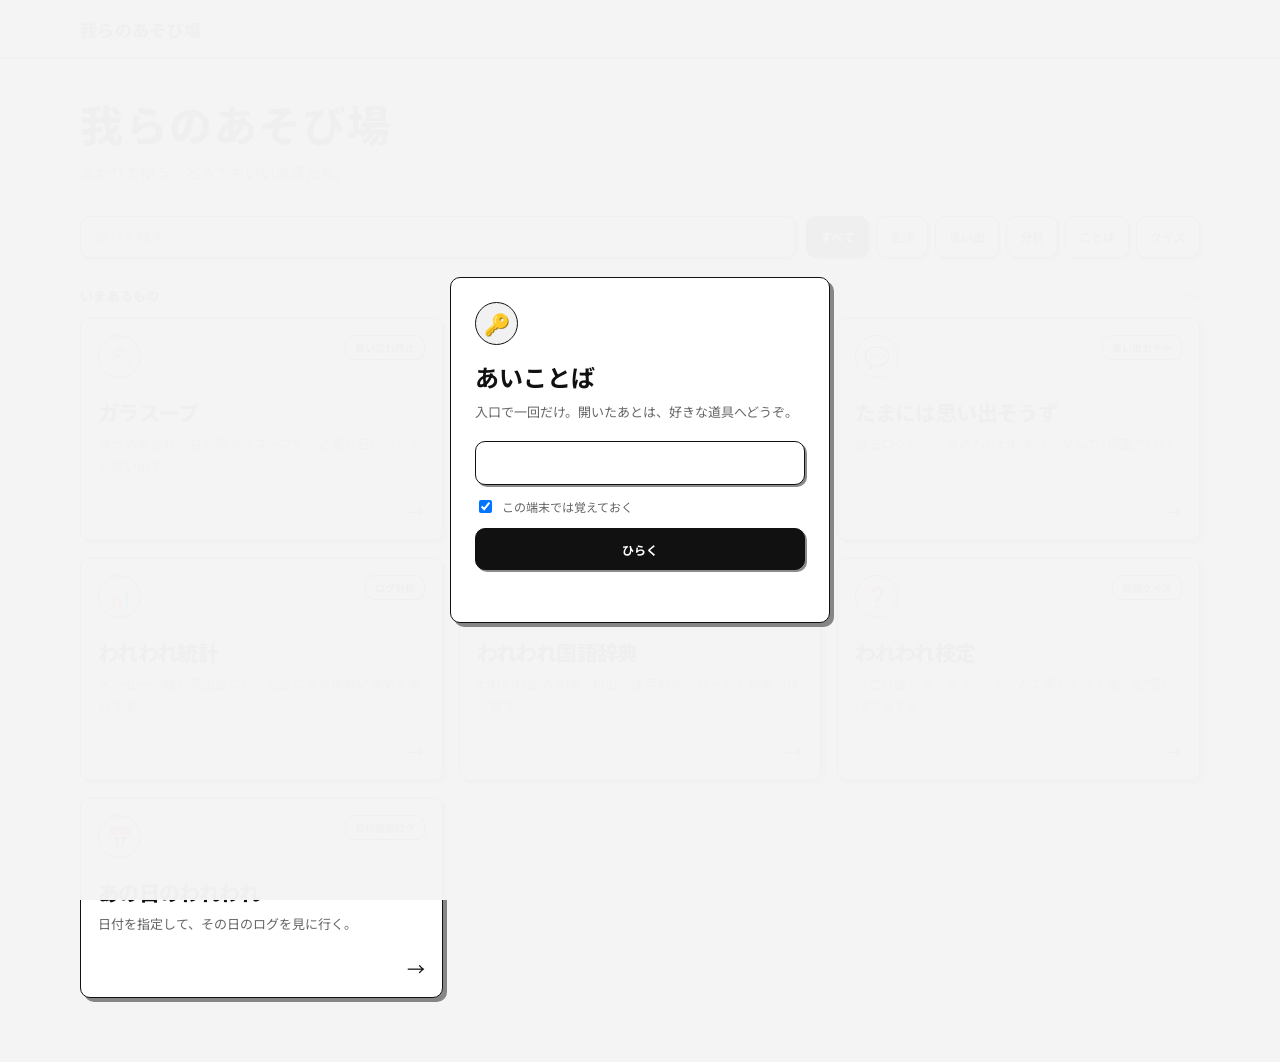
==== brain/index.html @ 9c536d88 "われわれ脳内メーカーを追加" ====
<!DOCTYPE html><html lang="ja" class="notranslate" translate="no"><head><meta charset="UTF-8"><meta name="viewport" content="width=device-width,initial-scale=1"><meta name="google" content="notranslate"><meta name="robots" content="noindex,nofollow,noarchive"><title>われわれ脳内メーカー｜我らのあそび場</title><link rel="stylesheet" href="../assets/site.css"><style>
.brain-tools{display:grid;grid-template-columns:minmax(0,1fr) auto;gap:8px;margin:4px 0 14px}.date-btn{position:relative;display:flex!important;align-items:center;justify-content:flex-start;overflow:hidden;cursor:pointer}.date-btn span{pointer-events:none}.date-btn input{position:absolute;inset:0;width:100%;height:100%;opacity:0;border:0;pointer-events:none}.brain-pair{display:grid;grid-template-columns:repeat(2,minmax(0,1fr));gap:14px}.brain-side{min-width:0;text-align:center}.brain-who{display:flex;align-items:center;justify-content:center;gap:7px;margin-bottom:8px;font-size:12px;font-weight:800}.brain-who img{width:28px;height:28px;border-radius:50%;object-fit:cover;border:1px solid #111}.head{position:relative;width:100%;aspect-ratio:1/1.05;min-height:250px;border:2px solid #111;border-radius:48% 48% 42% 42% / 38% 38% 55% 55%;background:#fff;overflow:hidden;box-shadow:4px 4px 0 rgba(0,0,0,.36)}.head:after{content:'';position:absolute;right:-2px;bottom:11%;width:17%;height:24%;background:#f5f5f5;border-left:2px solid #111;border-radius:70% 0 0 70%;z-index:1}.brain-word{position:absolute;z-index:2;display:block;max-width:44%;font-weight:900;line-height:1.05;word-break:keep-all;white-space:nowrap;transform:translate(-50%,-50%)}.brain-word:nth-child(1){left:50%;top:26%}.brain-word:nth-child(2){left:30%;top:45%}.brain-word:nth-child(3){left:68%;top:48%}.brain-word:nth-child(4){left:46%;top:65%}.brain-word:nth-child(5){left:25%;top:69%}.brain-word:nth-child(6){left:70%;top:72%}.brain-word:nth-child(7){left:48%;top:82%}.breakdown{display:grid;gap:5px;margin-top:10px;text-align:left}.break-row{display:grid;grid-template-columns:minmax(0,1fr) 44px;gap:7px;align-items:center;font-size:10px}.break-row span:first-child{min-width:0;white-space:nowrap;overflow:hidden;text-overflow:ellipsis}.break-row b{text-align:right}.brain-summary{margin:16px 0 0;padding:11px 12px;border:1px dashed #999;border-radius:9px;background:#fafafa;font-size:11px;line-height:1.65}.empty-brain{position:absolute;left:50%;top:50%;transform:translate(-50%,-50%);color:#888;font-size:11px;z-index:2}.source-note{margin-top:10px;color:#888;font-size:9px;line-height:1.5;text-align:center}
@media(max-width:580px){.brain-tools{grid-template-columns:minmax(0,1fr) 82px;gap:7px}.brain-pair{gap:8px}.head{min-height:0;aspect-ratio:1/1.15;box-shadow:3px 3px 0 rgba(0,0,0,.36)}.brain-who{font-size:10px;gap:5px}.brain-who img{width:24px;height:24px}.brain-word{max-width:48%}.breakdown{gap:3px;margin-top:7px}.break-row{grid-template-columns:minmax(0,1fr) 34px;font-size:8px;gap:4px}.brain-summary{margin-top:12px;font-size:10px;padding:9px 10px}.source-note{font-size:8px}}
</style></head><body><header class="site-header"><div class="site-header__inner"><a class="brand" href="../">我らのあそび場</a><button class="lock-btn" data-lock>鍵をかける</button></div></header><main class="shell app-shell conversation-shell"><div class="backline"><a href="../">← あそび場にもどる</a></div><section class="app-title"><div class="icon">🧠</div><div><h1>われわれ脳内メーカー</h1><p>その日、何で頭がいっぱいだったか。</p></div><span class="source-count" id="sourceCount"></span></section><div class="brain-tools"><label class="press-btn date-btn" id="dateBtn" role="button" tabindex="0"><span id="dateLabel">日付を選ぶ</span><input id="dateInput" type="date" tabindex="-1" aria-label="日付を選ぶ"></label><button class="press-btn" id="randomBtn">ランダム</button></div><section class="brain-pair"><div class="brain-side"><div class="brain-who"><img src="../assets/avatars/mi.jpg" alt=""><span>みの脳内</span></div><div class="head" id="miHead"></div><div class="breakdown" id="miBreak"></div></div><div class="brain-side"><div class="brain-who"><img src="../assets/avatars/mo.jpg" alt=""><span>もの脳内</span></div><div class="head" id="moHead"></div><div class="breakdown" id="moBreak"></div></div></section><div class="brain-summary" id="summary"></div><p class="source-note">占有率は、その日の保存ログに出てきたテーマ語をもとにした遊びの集計です。</p></main><script src="../assets/auth.js"></script><script src="../assets/common.js"></script><script src="../assets/data.js"></script><script>
(async()=>{
wireLock('../');
const rows=await WareraData.memories('../');
const dateInput=document.getElementById('dateInput'),dateLabel=document.getElementById('dateLabel'),dateBtn=document.getElementById('dateBtn'),randomBtn=document.getElementById('randomBtn'),miHead=document.getElementById('miHead'),moHead=document.getElementById('moHead'),miBreak=document.getElementById('miBreak'),moBreak=document.getElementById('moBreak'),summary=document.getElementById('summary');
const themes=[
['かわいい',/かわい|可愛/g],['好き',/好き|すき|しゅき|大好き|だいすき/g],['会いたい',/会いた|あいたい|会いて/g],['眠い',/眠|ねむ|寝たい|おやす/g],['仕事',/仕事|会社|会議|案件|残業|業務|出勤|退勤/g],['ごはん',/ごはん|ご飯|飯|食べ|たべ|お腹|おなか|腹減|ガラスープ/g],['風呂',/風呂|おふろ|シャワー|カラダ.?アラウ/g],['通話',/通話|電話|でんわ|声聞|話したい/g],['疲れ',/疲|つかれ|しんど|だる|限界/g],['うれしい',/嬉|うれし|やった|最高|よかった|よかた/g],['かなしい',/悲|かなしい|泣|つら|へこ/g],['しょもしょも',/しょもしょも/g],['おけけ',/おけけ|おけおけおけけ/g],['オフトゥン',/オフトゥン/g],['ちっち',/ちっち/g],['てぇてぇ',/てぇてぇ/g],['はすはす',/はすはす/g],['だん！',/だん[！!]/g],['われわれ',/われわれ/g],['ぱっちくん',/ぱっちくん/g]
];
const grouped=new Map();for(const r of rows){if(!grouped.has(r.date))grouped.set(r.date,{み:[],も:[]});for(const l of (r.lines||[])){if(l.who==='み'||l.who==='も')grouped.get(r.date)[l.who].push(String(l.text||''))}}
const dates=[...grouped.keys()].sort();dateInput.min=dates[0]||'';dateInput.max=dates.at(-1)||'';document.getElementById('sourceCount').textContent=dates.length?`${dates.length}日分から`:'保存ログから';
function countThemes(lines){const joined=lines.join('\n'),out=[];for(const [label,re] of themes){re.lastIndex=0;const hits=joined.match(re);const count=hits?hits.length:0;if(count)out.push({label,count})}out.sort((a,b)=>b.count-a.count||a.label.localeCompare(b.label,'ja'));const top=out.slice(0,7),total=top.reduce((s,x)=>s+x.count,0);return top.map(x=>({...x,pct:total?Math.round(x.count/total*100):0}))}
function sizeFor(item,max){const ratio=max?item.count/max:0;return Math.round(10+ratio*16)}
function paint(head,box,data){head.replaceChildren();box.replaceChildren();if(!data.length){const e=document.createElement('div');e.className='empty-brain';e.textContent='今日は静か';head.append(e);return}const max=data[0].count;data.forEach((x,i)=>{const w=document.createElement('span');w.className='brain-word';w.textContent=x.label;w.style.fontSize=sizeFor(x,max)+'px';w.style.opacity=String(Math.max(.55,1-i*.07));head.append(w);const row=document.createElement('div');row.className='break-row';row.innerHTML=`<span>${esc(x.label)}</span><b>${x.pct}%</b>`;box.append(row)})}
function setDate(d){if(!grouped.has(d))return;dateInput.value=d;dateLabel.textContent=d.replaceAll('-','/');const data=grouped.get(d),mi=countThemes(data.み),mo=countThemes(data.も);paint(miHead,miBreak,mi);paint(moHead,moBreak,mo);const a=mi[0]?.label||'静か',b=mo[0]?.label||'静か';summary.textContent=a===b?`今日のわれわれ脳：ふたりとも「${a}」が強め。`:`今日のわれわれ脳：みは「${a}」、もは「${b}」が強め。`;const u=new URL(location.href);u.searchParams.set('date',d);history.replaceState(null,'',u)}
function openPicker(){if(typeof dateInput.showPicker==='function'){try{dateInput.showPicker();return}catch(e){}}dateInput.focus();dateInput.click()}
dateBtn.addEventListener('click',e=>{e.preventDefault();openPicker()});dateBtn.addEventListener('keydown',e=>{if(e.key==='Enter'||e.key===' '){e.preventDefault();openPicker()}});dateInput.addEventListener('change',()=>setDate(dateInput.value));randomBtn.onclick=()=>setDate(dates[Math.floor(Math.random()*dates.length)]);
const pd=new URLSearchParams(location.search).get('date');setDate(pd&&grouped.has(pd)?pd:dates[Math.floor(Math.random()*dates.length)]);
})();
</script></body></html>
---- assets/site.css ----
@import url('https://fonts.googleapis.com/css2?family=Noto+Sans+JP:wght@400;500;600;700;800&display=swap');
:root{
  --bg:#f4f4f4;--panel:#fff;--ink:#111;--muted:#666;--line:#111;--soft:#ededed;
  --radius:10px;--shadow:4px 4px 0 rgba(0,0,0,.45);--shadow-sm:2px 2px 0 rgba(0,0,0,.45)
}
*{box-sizing:border-box}
html{-webkit-text-size-adjust:100%;background:var(--bg)}
body{margin:0;min-height:100svh;background:var(--bg);color:var(--ink);font-family:'Noto Sans JP',sans-serif;overflow-x:hidden}
button,input,select{font:inherit}
.site-header{border-bottom:1px solid var(--line);background:#fafafa}
.site-header__inner{width:min(1120px,calc(100% - 32px));height:58px;margin:0 auto;display:flex;align-items:center;justify-content:space-between;gap:16px}
.brand{color:var(--ink);text-decoration:none;font-size:17px;font-weight:800;letter-spacing:.02em}
.lock-btn,.ghost-btn{border:0;background:none;padding:4px 0;color:#777;font-size:11px;cursor:pointer;text-decoration:underline;text-underline-offset:3px}
.shell{width:min(1120px,calc(100% - 32px));margin:0 auto;padding:40px 0 64px}
.shell.app-shell{width:min(880px,calc(100% - 32px))}
.shell.app-shell.app-wide{width:min(960px,calc(100% - 32px))}
.shell.conversation-shell{width:min(720px,calc(100% - 32px))}
.hero{margin-bottom:30px}
.hero h1{margin:0;font-size:clamp(30px,4vw,43px);line-height:1.12;letter-spacing:.035em;font-weight:800}
.hero p{margin:13px 0 0;color:#555;font-size:15px;line-height:1.7}
.toolbar{display:flex;align-items:center;gap:10px;margin-bottom:20px}
.search{position:relative;flex:1;min-width:240px}
.search input{width:100%;height:42px;padding:0 42px 0 14px;border:1px solid var(--line);border-radius:var(--radius);background:#fff;color:var(--ink);font-size:14px;outline:none;box-shadow:var(--shadow-sm)}
.search svg{position:absolute;right:13px;top:50%;width:16px;height:16px;transform:translateY(-50%);stroke:#9a9a9a;stroke-width:1.5;pointer-events:none}
.filters{display:flex;gap:7px;flex-wrap:wrap}
.filter,.press-btn{height:42px;padding:0 13px;border:1px solid var(--line);border-radius:var(--radius);background:#fff;color:#222;font-size:12px;font-weight:700;cursor:pointer;box-shadow:var(--shadow-sm);transition:transform .08s ease,box-shadow .08s ease,background .08s ease}
.filter:hover,.press-btn:hover,.press-card:hover{transform:translate(1px,1px);box-shadow:1px 1px 0 rgba(0,0,0,.45)}
.filter:active,.press-btn:active,.press-card:active{transform:translate(2px,2px);box-shadow:none}
.filter.is-active,.press-btn.primary{background:#111;color:#fff}
.section-head{display:flex;align-items:center;justify-content:space-between;gap:16px;margin:28px 0 12px}
.section-head h2{margin:0;font-size:13px;font-weight:800;letter-spacing:.02em}
.section-head span{color:#777;font-size:11px}
.grid{display:grid;grid-template-columns:repeat(3,minmax(0,1fr));gap:16px}
.tool{min-height:194px;padding:17px 17px 16px;display:flex;flex-direction:column;border:1px solid var(--line);border-radius:var(--radius);background:var(--panel);color:inherit;text-decoration:none;box-shadow:var(--shadow);transition:transform .09s ease,box-shadow .09s ease,background .09s ease}
.tool:hover{transform:translate(3px,3px);box-shadow:1px 1px 0 rgba(0,0,0,.45);background:#fdfdfd}
.tool:active{transform:translate(4px,4px);box-shadow:none}
.tool-top{display:flex;align-items:flex-start;justify-content:space-between;gap:12px;margin-bottom:21px}
.icon{width:43px;height:43px;flex:0 0 43px;display:grid;place-items:center;border:1px solid var(--line);border-radius:50%;background:#f1f1f1;font-size:21px;line-height:1}
.tag{max-width:68%;padding:6px 9px 5px;border:1px solid var(--line);border-radius:var(--radius);background:#fff;color:#1b1b1b;box-shadow:2px 2px 0 rgba(0,0,0,.18);font-size:10px;font-weight:800;line-height:1.25;text-align:right;white-space:nowrap}
.tool h3{margin:0 0 8px;font-size:21px;line-height:1.25;letter-spacing:-.03em;font-weight:800}
.tool p{margin:0;color:var(--muted);font-size:13px;line-height:1.72}
.tool-foot{margin-top:auto;padding-top:20px;text-align:right;font-size:18px}
.panel{border:1px solid var(--line);border-radius:var(--radius);background:#fff;box-shadow:var(--shadow);padding:20px}
.panel+.panel{margin-top:20px}
.stat-grid+.panel{margin-top:24px}
.app-title{display:flex;align-items:center;gap:12px}
.app-title .icon{width:48px;height:48px;flex-basis:48px;font-size:23px}
.app-title h1{margin:0;font-size:clamp(27px,4vw,38px);letter-spacing:.02em}
.app-title p{margin:5px 0 0;color:var(--muted);font-size:13px}
.big-number{font-size:clamp(34px,6vw,58px);font-weight:800;letter-spacing:-.04em;line-height:1}
.subtle{color:var(--muted);font-size:12px;line-height:1.7}
.stat-grid{display:grid;grid-template-columns:repeat(4,minmax(0,1fr));gap:12px}
.stat{border:1px solid var(--line);border-radius:var(--radius);background:#fff;padding:16px;box-shadow:var(--shadow-sm)}
.stat .label{font-size:11px;color:#777;margin-bottom:10px}
.stat .value{font-size:25px;font-weight:800;letter-spacing:-.03em}
.bar-row{display:grid;grid-template-columns:50px 1fr 70px;gap:10px;align-items:center;margin:9px 0;font-size:12px}
.bar{height:12px;border:1px solid #111;background:#fff;border-radius:999px;overflow:hidden}
.bar>i{display:block;height:100%;background:#111}
.chip{display:inline-flex;align-items:center;border:1px solid #111;border-radius:var(--radius);background:#fff;padding:5px 8px;font-size:10px;font-weight:700;box-shadow:2px 2px 0 rgba(0,0,0,.18)}
.actions{display:flex;gap:9px;flex-wrap:wrap}
.backline{margin-bottom:22px}
.backline a{color:#555;font-size:12px;text-underline-offset:3px}
.empty{padding:28px;border:1px solid var(--line);border-radius:var(--radius);background:#fff;box-shadow:var(--shadow);text-align:center;color:#666}
.gate{position:fixed;inset:0;z-index:50;background:rgba(244,244,244,.98);display:grid;place-items:center;padding:24px}
.gate[hidden]{display:none}
.gate-box{width:min(100%,380px)}
.gate-box .panel{padding:24px}
.gate h2{margin:0 0 7px;font-size:24px}
.gate p{margin:0 0 18px;color:#666;font-size:13px;line-height:1.7}
.gate input[type=password]{width:100%;height:44px;padding:0 12px;border:1px solid #111;border-radius:var(--radius);background:#fff;box-shadow:var(--shadow-sm);outline:none}
.remember{display:flex;gap:7px;align-items:center;margin:12px 0;color:#666;font-size:12px}
.error{min-height:18px;margin-top:10px;color:#a33333;font-size:12px}
.chat-scene{display:flex;flex-direction:column;gap:10px}
.chat-line{display:flex;gap:8px;align-items:flex-end}
.chat-line.mine{justify-content:flex-end}
.who{width:28px;height:28px;flex:0 0 28px;display:grid;place-items:center;border:1px solid #111;border-radius:50%;font-size:10px;background:#fff}
.bubble{max-width:80%;border:1px solid #111;border-radius:var(--radius);padding:10px 12px;background:#fff;white-space:pre-wrap;font-size:13px;line-height:1.65}
.mine .bubble{background:#e9e9e9}
.dictionary-list{display:grid;gap:12px}
.word-card{border:1px solid #111;border-radius:var(--radius);background:#fff;box-shadow:var(--shadow-sm);padding:16px}
.word-head{display:flex;justify-content:space-between;align-items:flex-start;gap:12px}
.word{font-size:22px;font-weight:800}
.pos{font-size:10px;border:1px solid #111;padding:3px 6px;border-radius:var(--radius)}
.aliases{margin-top:4px;color:#888;font-size:11px;line-height:1.5}
.examples{margin-top:13px;padding-top:12px;border-top:1px solid #ddd}
.quiz-choice{width:100%;text-align:left;margin-top:9px;min-height:48px}
.quiz-choice.correct{background:#111;color:#fff}
.quiz-choice.wrong{background:#ddd}
.scoreline{display:flex;justify-content:space-between;gap:12px;color:#666;font-size:12px}
.quiz-modes{margin-bottom:18px}
.quiz-modes-label{margin-bottom:8px;font-size:11px;color:#777;font-weight:700}
.quiz-tabs{display:grid;grid-template-columns:1fr 1fr;gap:8px}
.quiz-tab{height:auto;min-height:56px;padding:9px 12px;text-align:left}
.quiz-tab b{display:block;font-size:12px}
.quiz-tab span{display:block;margin-top:2px;font-size:10px;font-weight:500;opacity:.7}
.progress-wrap{margin:14px 0 4px}
.progress-meta{display:flex;justify-content:space-between;gap:12px;margin-bottom:7px;font-size:11px;color:#666}
.progress-track{height:10px;border:1px solid #111;border-radius:999px;background:#fff;overflow:hidden}
.progress-track>i{display:block;height:100%;width:0;background:#111;transition:width .18s ease}
.calendar-controls{display:flex;gap:8px;align-items:center;flex-wrap:wrap}
.calendar-controls input{height:42px;border:1px solid #111;border-radius:var(--radius);padding:0 10px;background:#fff;box-shadow:var(--shadow-sm)}
.garasoup-card{text-align:center;padding:28px 22px}
.garasoup-question{font-size:clamp(25px,5vw,34px);font-weight:800;letter-spacing:-.03em}
.garasoup-result{min-height:92px;display:grid;place-items:center;margin-top:20px;border:1px dashed #999;border-radius:var(--radius);padding:16px;color:#333;font-size:17px;font-weight:700;line-height:1.65;white-space:pre-line}
@media(max-width:900px){
  .grid{grid-template-columns:repeat(2,minmax(0,1fr))}
  .stat-grid{grid-template-columns:repeat(2,minmax(0,1fr))}
  .toolbar{align-items:stretch;flex-direction:column}
  .search{min-width:0;width:100%}
  .filters{width:100%;flex-wrap:wrap;overflow:visible;padding:0 2px 2px 0}
  .filter{flex:0 0 auto}
}
@media(max-width:580px){
  .site-header__inner,.shell,.shell.app-shell,.shell.app-shell.app-wide,.shell.conversation-shell{width:min(1120px,calc(100% - 24px));max-width:calc(100% - 24px)}
  .site-header__inner{height:54px}
  .shell{padding:30px 0 44px}
  .hero{margin-bottom:24px}
  .hero h1{font-size:30px}
  .grid,.stat-grid{grid-template-columns:1fr}
  .tool{min-height:176px}
  .filters{display:grid;grid-template-columns:repeat(3,minmax(0,1fr));gap:7px;width:calc(100% - 2px)}
  .filter{width:100%;min-width:0;height:38px;padding:0 7px;font-size:10.5px}
  .bar-row{grid-template-columns:42px 1fr 58px}
  .panel{padding:16px}
  .app-title{align-items:flex-start}
  .app-title .icon{width:42px;height:42px;flex-basis:42px}
  .app-title h1{font-size:28px}
  .bubble{max-width:84%}
  .quiz-tabs{grid-template-columns:1fr}
}
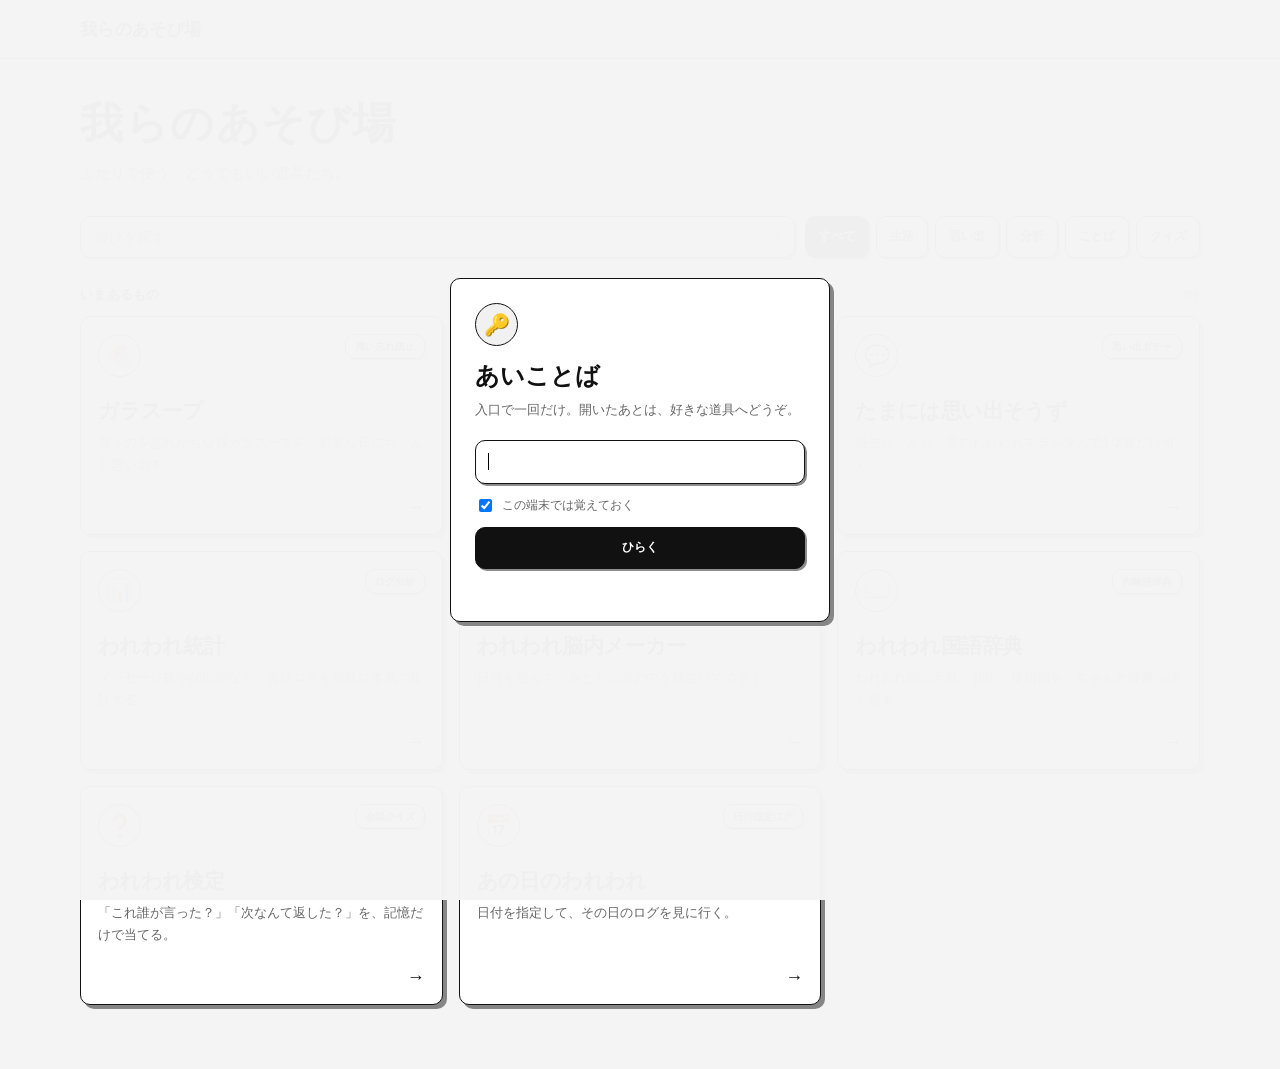
==== commit c39d4bf0: "脳内メーカーの語彙とスマホ表示を改善" ====
--- a/brain/index.html
+++ b/brain/index.html
@@ -1,19 +1,19 @@
 <!DOCTYPE html><html lang="ja" class="notranslate" translate="no"><head><meta charset="UTF-8"><meta name="viewport" content="width=device-width,initial-scale=1"><meta name="google" content="notranslate"><meta name="robots" content="noindex,nofollow,noarchive"><title>われわれ脳内メーカー｜我らのあそび場</title><link rel="stylesheet" href="../assets/site.css"><style>
-.brain-tools{display:grid;grid-template-columns:minmax(0,1fr) auto;gap:8px;margin:4px 0 14px}.date-btn{position:relative;display:flex!important;align-items:center;justify-content:flex-start;overflow:hidden;cursor:pointer}.date-btn span{pointer-events:none}.date-btn input{position:absolute;inset:0;width:100%;height:100%;opacity:0;border:0;pointer-events:none}.brain-pair{display:grid;grid-template-columns:repeat(2,minmax(0,1fr));gap:14px}.brain-side{min-width:0;text-align:center}.brain-who{display:flex;align-items:center;justify-content:center;gap:7px;margin-bottom:8px;font-size:12px;font-weight:800}.brain-who img{width:28px;height:28px;border-radius:50%;object-fit:cover;border:1px solid #111}.head{position:relative;width:100%;aspect-ratio:1/1.05;min-height:250px;border:2px solid #111;border-radius:48% 48% 42% 42% / 38% 38% 55% 55%;background:#fff;overflow:hidden;box-shadow:4px 4px 0 rgba(0,0,0,.36)}.head:after{content:'';position:absolute;right:-2px;bottom:11%;width:17%;height:24%;background:#f5f5f5;border-left:2px solid #111;border-radius:70% 0 0 70%;z-index:1}.brain-word{position:absolute;z-index:2;display:block;max-width:44%;font-weight:900;line-height:1.05;word-break:keep-all;white-space:nowrap;transform:translate(-50%,-50%)}.brain-word:nth-child(1){left:50%;top:26%}.brain-word:nth-child(2){left:30%;top:45%}.brain-word:nth-child(3){left:68%;top:48%}.brain-word:nth-child(4){left:46%;top:65%}.brain-word:nth-child(5){left:25%;top:69%}.brain-word:nth-child(6){left:70%;top:72%}.brain-word:nth-child(7){left:48%;top:82%}.breakdown{display:grid;gap:5px;margin-top:10px;text-align:left}.break-row{display:grid;grid-template-columns:minmax(0,1fr) 44px;gap:7px;align-items:center;font-size:10px}.break-row span:first-child{min-width:0;white-space:nowrap;overflow:hidden;text-overflow:ellipsis}.break-row b{text-align:right}.brain-summary{margin:16px 0 0;padding:11px 12px;border:1px dashed #999;border-radius:9px;background:#fafafa;font-size:11px;line-height:1.65}.empty-brain{position:absolute;left:50%;top:50%;transform:translate(-50%,-50%);color:#888;font-size:11px;z-index:2}.source-note{margin-top:10px;color:#888;font-size:9px;line-height:1.5;text-align:center}
-@media(max-width:580px){.brain-tools{grid-template-columns:minmax(0,1fr) 82px;gap:7px}.brain-pair{gap:8px}.head{min-height:0;aspect-ratio:1/1.15;box-shadow:3px 3px 0 rgba(0,0,0,.36)}.brain-who{font-size:10px;gap:5px}.brain-who img{width:24px;height:24px}.brain-word{max-width:48%}.breakdown{gap:3px;margin-top:7px}.break-row{grid-template-columns:minmax(0,1fr) 34px;font-size:8px;gap:4px}.brain-summary{margin-top:12px;font-size:10px;padding:9px 10px}.source-note{font-size:8px}}
+.brain-tools{display:grid;grid-template-columns:minmax(0,1fr) auto;gap:8px;margin:4px 0 14px}.date-btn{position:relative;display:flex!important;align-items:center;justify-content:flex-start;overflow:hidden;cursor:pointer}.date-btn span{pointer-events:none}.date-btn input{position:absolute;inset:0;width:100%;height:100%;opacity:0;border:0;pointer-events:none}.brain-pair{display:grid;grid-template-columns:repeat(2,minmax(0,1fr));gap:14px}.brain-side{min-width:0;text-align:center}.brain-who{display:flex;align-items:center;justify-content:center;gap:7px;margin-bottom:8px;font-size:12px;font-weight:800}.brain-who img{width:28px;height:28px;border-radius:50%;object-fit:cover;border:1px solid #111}.head{position:relative;width:100%;aspect-ratio:1/1.05;min-height:250px;border:2px solid #111;border-radius:48% 48% 42% 42% / 38% 38% 55% 55%;background:#fff;overflow:hidden;box-shadow:4px 4px 0 rgba(0,0,0,.36)}.head:after{content:'';position:absolute;right:-2px;bottom:11%;width:17%;height:24%;background:#f5f5f5;border-left:2px solid #111;border-radius:70% 0 0 70%;z-index:1}.brain-word{position:absolute;z-index:2;display:block;max-width:42%;font-weight:900;line-height:1.05;word-break:keep-all;white-space:nowrap;transform:translate(-50%,-50%);padding:2px 4px;border-radius:5px}.brain-word:nth-child(1){left:50%;top:23%}.brain-word:nth-child(2){left:27%;top:39%}.brain-word:nth-child(3){left:69%;top:41%}.brain-word:nth-child(4){left:44%;top:55%}.brain-word:nth-child(5){left:22%;top:61%}.brain-word:nth-child(6){left:72%;top:62%}.brain-word:nth-child(7){left:48%;top:72%}.brain-word:nth-child(8){left:25%;top:78%}.brain-word:nth-child(9){left:70%;top:79%}.brain-word:nth-child(10){left:48%;top:87%}.breakdown{display:grid;gap:5px;margin-top:10px;text-align:left}.break-row{display:grid;grid-template-columns:minmax(0,1fr) 44px;gap:7px;align-items:center;font-size:10px}.break-row span:first-child{min-width:0;white-space:nowrap;overflow:hidden;text-overflow:ellipsis}.break-row b{text-align:right}.brain-summary{margin:16px 0 0;padding:11px 12px;border:1px dashed #999;border-radius:9px;background:#fafafa;font-size:11px;line-height:1.65}.empty-brain{position:absolute;left:50%;top:50%;transform:translate(-50%,-50%);color:#888;font-size:11px;z-index:2}.source-note{margin-top:10px;color:#888;font-size:9px;line-height:1.5;text-align:center}
+@media(max-width:580px){.brain-tools{grid-template-columns:minmax(0,1fr) 82px;gap:7px}.brain-pair{gap:8px}.head{display:flex;flex-wrap:wrap;align-content:center;justify-content:center;gap:4px 5px;min-height:0;aspect-ratio:1/1.18;padding:15% 8% 14%;box-shadow:3px 3px 0 rgba(0,0,0,.36)}.head:after{width:15%;height:22%}.brain-who{font-size:10px;gap:5px}.brain-who img{width:24px;height:24px}.brain-word{position:relative!important;left:auto!important;top:auto!important;transform:none!important;max-width:88%;white-space:normal;line-height:1.1;padding:2px 3px}.breakdown{gap:3px;margin-top:7px}.break-row{grid-template-columns:minmax(0,1fr) 34px;font-size:8px;gap:4px}.brain-summary{margin-top:12px;font-size:10px;padding:9px 10px}.source-note{font-size:8px}}
 </style></head><body><header class="site-header"><div class="site-header__inner"><a class="brand" href="../">我らのあそび場</a><button class="lock-btn" data-lock>鍵をかける</button></div></header><main class="shell app-shell conversation-shell"><div class="backline"><a href="../">← あそび場にもどる</a></div><section class="app-title"><div class="icon">🧠</div><div><h1>われわれ脳内メーカー</h1><p>その日、何で頭がいっぱいだったか。</p></div><span class="source-count" id="sourceCount"></span></section><div class="brain-tools"><label class="press-btn date-btn" id="dateBtn" role="button" tabindex="0"><span id="dateLabel">日付を選ぶ</span><input id="dateInput" type="date" tabindex="-1" aria-label="日付を選ぶ"></label><button class="press-btn" id="randomBtn">ランダム</button></div><section class="brain-pair"><div class="brain-side"><div class="brain-who"><img src="../assets/avatars/mi.jpg" alt=""><span>みの脳内</span></div><div class="head" id="miHead"></div><div class="breakdown" id="miBreak"></div></div><div class="brain-side"><div class="brain-who"><img src="../assets/avatars/mo.jpg" alt=""><span>もの脳内</span></div><div class="head" id="moHead"></div><div class="breakdown" id="moBreak"></div></div></section><div class="brain-summary" id="summary"></div><p class="source-note">占有率は、その日の保存ログに出てきたテーマ語をもとにした遊びの集計です。</p></main><script src="../assets/auth.js"></script><script src="../assets/common.js"></script><script src="../assets/data.js"></script><script>
 (async()=>{
 wireLock('../');
 const rows=await WareraData.memories('../');
 const dateInput=document.getElementById('dateInput'),dateLabel=document.getElementById('dateLabel'),dateBtn=document.getElementById('dateBtn'),randomBtn=document.getElementById('randomBtn'),miHead=document.getElementById('miHead'),moHead=document.getElementById('moHead'),miBreak=document.getElementById('miBreak'),moBreak=document.getElementById('moBreak'),summary=document.getElementById('summary');
 const themes=[
-['かわいい',/かわい|可愛/g],['好き',/好き|すき|しゅき|大好き|だいすき/g],['会いたい',/会いた|あいたい|会いて/g],['眠い',/眠|ねむ|寝たい|おやす/g],['仕事',/仕事|会社|会議|案件|残業|業務|出勤|退勤/g],['ごはん',/ごはん|ご飯|飯|食べ|たべ|お腹|おなか|腹減|ガラスープ/g],['風呂',/風呂|おふろ|シャワー|カラダ.?アラウ/g],['通話',/通話|電話|でんわ|声聞|話したい/g],['疲れ',/疲|つかれ|しんど|だる|限界/g],['うれしい',/嬉|うれし|やった|最高|よかった|よかた/g],['かなしい',/悲|かなしい|泣|つら|へこ/g],['しょもしょも',/しょもしょも/g],['おけけ',/おけけ|おけおけおけけ/g],['オフトゥン',/オフトゥン/g],['ちっち',/ちっち/g],['てぇてぇ',/てぇてぇ/g],['はすはす',/はすはす/g],['だん！',/だん[！!]/g],['われわれ',/われわれ/g],['ぱっちくん',/ぱっちくん/g]
+['かわいい',/かわい|可愛/g,'#ffd9e4'],['好き',/好き|すき|しゅき|大好き|だいすき/g,'#ffd9e4'],['会いたい',/会いた|あいたい|会いて/g,'#ffd9e4'],['さみしい',/寂し|さみし|さびし/g,'#eadcff'],['うれしい',/嬉|うれし|やった|最高|よかった|よかた/g,'#ffe6ad'],['かなしい',/悲|かなしい|泣|つら|へこ/g,'#dce8ff'],['怒り',/むかつ|ムカつ|腹立|怒|キレ/g,'#ffd8c7'],['笑い',/www|笑|草|わろ|ワロ/g,'#fff0b8'],['眠い',/眠|ねむ|寝たい|おやす|寝る|寝よ/g,'#e6dcff'],['起きた',/おはよ|起きた|起床|目覚/g,'#fff0b8'],['疲れ',/疲|つかれ|しんど|だる|限界/g,'#e5e5e5'],['仕事',/仕事|会社|会議|案件|残業|業務|出勤|退勤|勤務|職場/g,'#dce8ff'],['休み',/休み|休日|有休|休暇|休む/g,'#d8f1e3'],['帰る',/帰る|帰宅|かえる|退勤/g,'#d8f1e3'],['移動',/電車|駅|バス|歩い|移動|タクシー|新幹線/g,'#d8eef2'],['天気',/雨|晴れ|天気|暑い|寒い|湿気|台風/g,'#d8eef2'],['ごはん',/ごはん|ご飯|飯|食べ|たべ|お腹|おなか|腹減/g,'#ffe0b8'],['お菓子',/お菓子|チョコ|アイス|ケーキ|プリン|クッキー/g,'#ffe0cf'],['飲み物',/コーヒー|珈琲|お茶|水|ジュース|カフェラテ/g,'#d8eef2'],['お酒',/酒|ビール|ワイン|酔っ|飲み会/g,'#eadcff'],['ガラスープ',/ガラスープ|鶏ガラ/g,'#ffe0b8'],['風呂',/風呂|おふろ|シャワー|カラダ.?アラウ/g,'#d8eef2'],['通話',/通話|電話|でんわ|声聞|話したい/g,'#dce8ff'],['ゲーム',/ゲーム|パワプロ|育成|サクセス|Switch|PS5|プレステ/g,'#d8f1e3'],['動画',/YouTube|動画|ショート|TikTok|配信/g,'#ffd8c7'],['写真',/写真|画像|スクショ|撮った|撮影/g,'#ffe0cf'],['買い物',/買う|買った|買い物|ほしい|欲しい|届い|注文/g,'#ffe6ad'],['服',/服|コーデ|着る|着た|靴|バッグ/g,'#ffe0cf'],['美容',/髪|美容|ネイル|化粧|メイク|眉/g,'#ffd9e4'],['体調',/痛い|体調|頭痛|腹痛|熱|具合|病院|薬/g,'#e5e5e5'],['お金',/円|給料|給与|お金|高い|安い|値段|予算/g,'#ffe6ad'],['予定',/予定|明日|今日|あとで|何時|集合|予約/g,'#d8f1e3'],['誕生日',/誕生日|プレゼント|お祝い/g,'#ffd9e4'],['猫',/猫|ねこ|ニャ/g,'#ffe0b8'],['われわれ',/われわれ/g,'#e5e5e5'],['しょもしょも',/しょもしょも/g,'#e5e5e5'],['おけけ',/おけけ|おけおけおけけ/g,'#e5e5e5'],['オフトゥン',/オフトゥン/g,'#e6dcff'],['ちっち',/ちっち/g,'#e5e5e5'],['てぇてぇ',/てぇてぇ/g,'#ffd9e4'],['はすはす',/はすはす/g,'#ffd9e4'],['だん！',/だん[！!]/g,'#ffe6ad'],['ぱっちくん',/ぱっちくん/g,'#d8f1e3'],['ありがとう',/ありがと|サンキュ|感謝/g,'#ffd9e4'],['ごめん',/ごめん|すまん|申し訳/g,'#e5e5e5'],['待って',/待って|まって|待つ|待ち/g,'#ffe6ad'],['やだ',/やだ|嫌だ|いやだ/g,'#ffd8c7'],['ほんと',/ほんと|本当|まじ|マジ/g,'#e5e5e5'],['なるほど',/なるほど|たしかに|確かに/g,'#e5e5e5']
 ];
 const grouped=new Map();for(const r of rows){if(!grouped.has(r.date))grouped.set(r.date,{み:[],も:[]});for(const l of (r.lines||[])){if(l.who==='み'||l.who==='も')grouped.get(r.date)[l.who].push(String(l.text||''))}}
 const dates=[...grouped.keys()].sort();dateInput.min=dates[0]||'';dateInput.max=dates.at(-1)||'';document.getElementById('sourceCount').textContent=dates.length?`${dates.length}日分から`:'保存ログから';
-function countThemes(lines){const joined=lines.join('\n'),out=[];for(const [label,re] of themes){re.lastIndex=0;const hits=joined.match(re);const count=hits?hits.length:0;if(count)out.push({label,count})}out.sort((a,b)=>b.count-a.count||a.label.localeCompare(b.label,'ja'));const top=out.slice(0,7),total=top.reduce((s,x)=>s+x.count,0);return top.map(x=>({...x,pct:total?Math.round(x.count/total*100):0}))}
-function sizeFor(item,max){const ratio=max?item.count/max:0;return Math.round(10+ratio*16)}
-function paint(head,box,data){head.replaceChildren();box.replaceChildren();if(!data.length){const e=document.createElement('div');e.className='empty-brain';e.textContent='今日は静か';head.append(e);return}const max=data[0].count;data.forEach((x,i)=>{const w=document.createElement('span');w.className='brain-word';w.textContent=x.label;w.style.fontSize=sizeFor(x,max)+'px';w.style.opacity=String(Math.max(.55,1-i*.07));head.append(w);const row=document.createElement('div');row.className='break-row';row.innerHTML=`<span>${esc(x.label)}</span><b>${x.pct}%</b>`;box.append(row)})}
+function countThemes(lines){const joined=lines.join('\n'),out=[];for(const [label,re,color] of themes){re.lastIndex=0;const hits=joined.match(re);const count=hits?hits.length:0;if(count)out.push({label,count,color})}out.sort((a,b)=>b.count-a.count||a.label.localeCompare(b.label,'ja'));const top=out.slice(0,10),total=top.reduce((s,x)=>s+x.count,0);return top.map(x=>({...x,pct:total?Math.round(x.count/total*100):0}))}
+function sizeFor(item,max,i){const ratio=max?item.count/max:0;return Math.round(10+ratio*10+(i===0?2:0))}
+function paint(head,box,data){head.replaceChildren();box.replaceChildren();if(!data.length){const e=document.createElement('div');e.className='empty-brain';e.textContent='今日は静か';head.append(e);return}const max=data[0].count;data.forEach((x,i)=>{const w=document.createElement('span');w.className='brain-word';w.textContent=x.label;w.style.fontSize=sizeFor(x,max,i)+'px';w.style.background=x.color;w.style.opacity=String(Math.max(.66,1-i*.035));head.append(w);const row=document.createElement('div');row.className='break-row';row.innerHTML=`<span>${esc(x.label)}</span><b>${x.pct}%</b>`;box.append(row)})}
 function setDate(d){if(!grouped.has(d))return;dateInput.value=d;dateLabel.textContent=d.replaceAll('-','/');const data=grouped.get(d),mi=countThemes(data.み),mo=countThemes(data.も);paint(miHead,miBreak,mi);paint(moHead,moBreak,mo);const a=mi[0]?.label||'静か',b=mo[0]?.label||'静か';summary.textContent=a===b?`今日のわれわれ脳：ふたりとも「${a}」が強め。`:`今日のわれわれ脳：みは「${a}」、もは「${b}」が強め。`;const u=new URL(location.href);u.searchParams.set('date',d);history.replaceState(null,'',u)}
 function openPicker(){if(typeof dateInput.showPicker==='function'){try{dateInput.showPicker();return}catch(e){}}dateInput.focus();dateInput.click()}
 dateBtn.addEventListener('click',e=>{e.preventDefault();openPicker()});dateBtn.addEventListener('keydown',e=>{if(e.key==='Enter'||e.key===' '){e.preventDefault();openPicker()}});dateInput.addEventListener('change',()=>setDate(dateInput.value));randomBtn.onclick=()=>setDate(dates[Math.floor(Math.random()*dates.length)]);
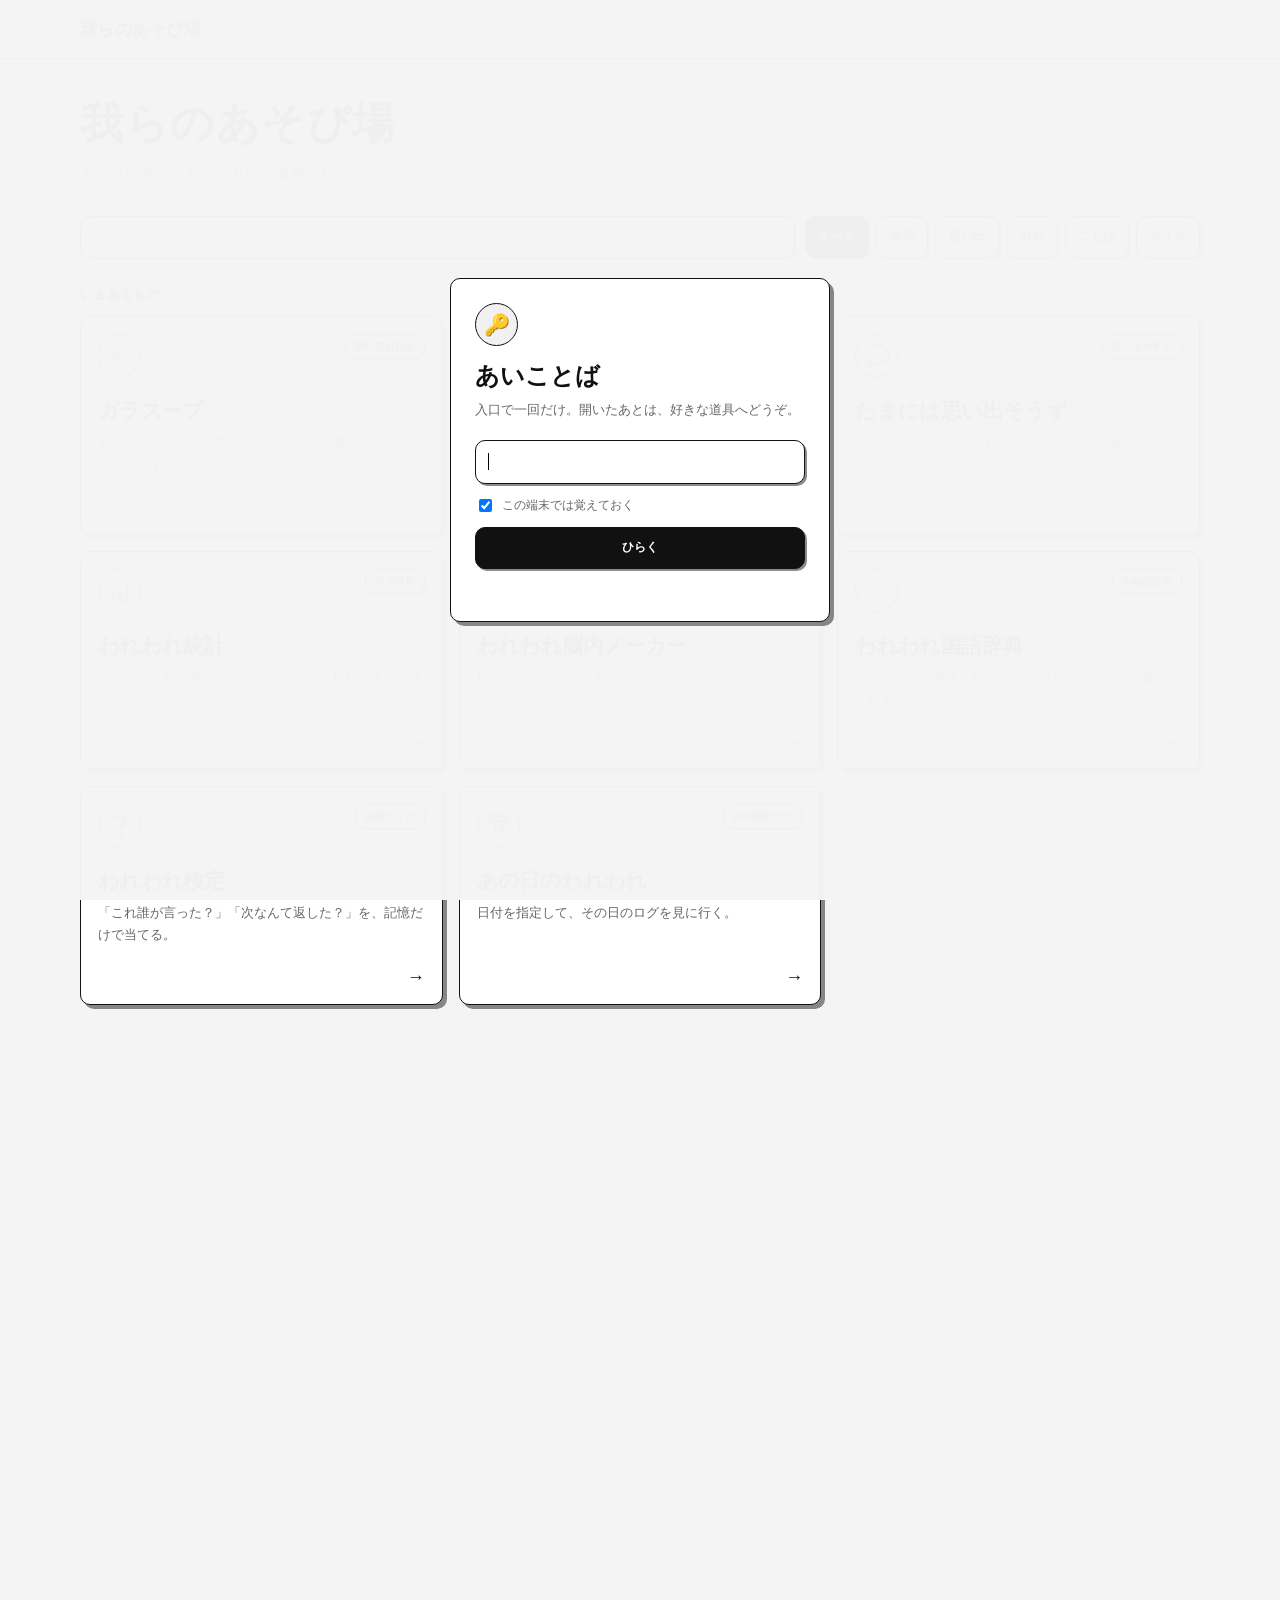
==== commit 1cc65217: "脳内メーカーを画像で共有できるようにする" ====
--- a/brain/index.html
+++ b/brain/index.html
@@ -1,11 +1,12 @@
 <!DOCTYPE html><html lang="ja" class="notranslate" translate="no"><head><meta charset="UTF-8"><meta name="viewport" content="width=device-width,initial-scale=1"><meta name="google" content="notranslate"><meta name="robots" content="noindex,nofollow,noarchive"><title>われわれ脳内メーカー｜我らのあそび場</title><link rel="stylesheet" href="../assets/site.css"><style>
-.brain-tools{display:grid;grid-template-columns:minmax(0,1fr) auto;gap:8px;margin:4px 0 14px}.date-btn{position:relative;display:flex!important;align-items:center;justify-content:flex-start;overflow:hidden;cursor:pointer}.date-btn span{pointer-events:none}.date-btn input{position:absolute;inset:0;width:100%;height:100%;opacity:0;border:0;pointer-events:none}.brain-pair{display:grid;grid-template-columns:repeat(2,minmax(0,1fr));gap:14px}.brain-side{min-width:0;text-align:center}.brain-who{display:flex;align-items:center;justify-content:center;gap:7px;margin-bottom:8px;font-size:12px;font-weight:800}.brain-who img{width:28px;height:28px;border-radius:50%;object-fit:cover;border:1px solid #111}.head{position:relative;width:100%;aspect-ratio:1/1.05;min-height:250px;border:2px solid #111;border-radius:48% 48% 42% 42% / 38% 38% 55% 55%;background:#fff;overflow:hidden;box-shadow:4px 4px 0 rgba(0,0,0,.36)}.head:after{content:'';position:absolute;right:-2px;bottom:11%;width:17%;height:24%;background:#f5f5f5;border-left:2px solid #111;border-radius:70% 0 0 70%;z-index:1}.brain-word{position:absolute;z-index:2;display:block;max-width:42%;font-weight:900;line-height:1.05;word-break:keep-all;white-space:nowrap;transform:translate(-50%,-50%);padding:2px 4px;border-radius:5px}.brain-word:nth-child(1){left:50%;top:23%}.brain-word:nth-child(2){left:27%;top:39%}.brain-word:nth-child(3){left:69%;top:41%}.brain-word:nth-child(4){left:44%;top:55%}.brain-word:nth-child(5){left:22%;top:61%}.brain-word:nth-child(6){left:72%;top:62%}.brain-word:nth-child(7){left:48%;top:72%}.brain-word:nth-child(8){left:25%;top:78%}.brain-word:nth-child(9){left:70%;top:79%}.brain-word:nth-child(10){left:48%;top:87%}.breakdown{display:grid;gap:5px;margin-top:10px;text-align:left}.break-row{display:grid;grid-template-columns:minmax(0,1fr) 44px;gap:7px;align-items:center;font-size:10px}.break-row span:first-child{min-width:0;white-space:nowrap;overflow:hidden;text-overflow:ellipsis}.break-row b{text-align:right}.brain-summary{margin:16px 0 0;padding:11px 12px;border:1px dashed #999;border-radius:9px;background:#fafafa;font-size:11px;line-height:1.65}.empty-brain{position:absolute;left:50%;top:50%;transform:translate(-50%,-50%);color:#888;font-size:11px;z-index:2}.source-note{margin-top:10px;color:#888;font-size:9px;line-height:1.5;text-align:center}
+.brain-tools{display:grid;grid-template-columns:minmax(0,1fr) auto;gap:8px;margin:4px 0 14px}.date-btn{position:relative;display:flex!important;align-items:center;justify-content:flex-start;overflow:hidden;cursor:pointer}.date-btn span{pointer-events:none}.date-btn input{position:absolute;inset:0;width:100%;height:100%;opacity:0;border:0;pointer-events:none}.brain-pair{display:grid;grid-template-columns:repeat(2,minmax(0,1fr));gap:14px}.brain-side{min-width:0;text-align:center}.brain-who{display:flex;align-items:center;justify-content:center;gap:7px;margin-bottom:8px;font-size:12px;font-weight:800}.brain-who img{width:28px;height:28px;border-radius:50%;object-fit:cover;border:1px solid #111}.head{position:relative;width:100%;aspect-ratio:1/1.05;min-height:250px;border:2px solid #111;border-radius:48% 48% 42% 42% / 38% 38% 55% 55%;background:#fff;overflow:hidden;box-shadow:4px 4px 0 rgba(0,0,0,.36)}.head:after{content:'';position:absolute;right:-2px;bottom:11%;width:17%;height:24%;background:#f5f5f5;border-left:2px solid #111;border-radius:70% 0 0 70%;z-index:1}.brain-word{position:absolute;z-index:2;display:block;max-width:42%;font-weight:900;line-height:1.05;word-break:keep-all;white-space:nowrap;transform:translate(-50%,-50%);padding:2px 4px;border-radius:5px}.brain-word:nth-child(1){left:50%;top:23%}.brain-word:nth-child(2){left:27%;top:39%}.brain-word:nth-child(3){left:69%;top:41%}.brain-word:nth-child(4){left:44%;top:55%}.brain-word:nth-child(5){left:22%;top:61%}.brain-word:nth-child(6){left:72%;top:62%}.brain-word:nth-child(7){left:48%;top:72%}.brain-word:nth-child(8){left:25%;top:78%}.brain-word:nth-child(9){left:70%;top:79%}.brain-word:nth-child(10){left:48%;top:87%}.breakdown{display:grid;gap:5px;margin-top:10px;text-align:left}.break-row{display:grid;grid-template-columns:minmax(0,1fr) 44px;gap:7px;align-items:center;font-size:10px}.break-row span:first-child{min-width:0;white-space:nowrap;overflow:hidden;text-overflow:ellipsis}.break-row b{text-align:right}.brain-summary{margin:16px 0 0;padding:11px 12px;border:1px dashed #999;border-radius:9px;background:#fafafa;font-size:11px;line-height:1.65}.brain-share{width:100%;margin-top:10px}.empty-brain{position:absolute;left:50%;top:50%;transform:translate(-50%,-50%);color:#888;font-size:11px;z-index:2}.source-note{margin-top:10px;color:#888;font-size:9px;line-height:1.5;text-align:center}
 @media(max-width:580px){.brain-tools{grid-template-columns:minmax(0,1fr) 82px;gap:7px}.brain-pair{gap:8px}.head{display:flex;flex-wrap:wrap;align-content:center;justify-content:center;gap:4px 5px;min-height:0;aspect-ratio:1/1.18;padding:15% 8% 14%;box-shadow:3px 3px 0 rgba(0,0,0,.36)}.head:after{width:15%;height:22%}.brain-who{font-size:10px;gap:5px}.brain-who img{width:24px;height:24px}.brain-word{position:relative!important;left:auto!important;top:auto!important;transform:none!important;max-width:88%;white-space:normal;line-height:1.1;padding:2px 3px}.breakdown{gap:3px;margin-top:7px}.break-row{grid-template-columns:minmax(0,1fr) 34px;font-size:8px;gap:4px}.brain-summary{margin-top:12px;font-size:10px;padding:9px 10px}.source-note{font-size:8px}}
-</style></head><body><header class="site-header"><div class="site-header__inner"><a class="brand" href="../">我らのあそび場</a><button class="lock-btn" data-lock>鍵をかける</button></div></header><main class="shell app-shell conversation-shell"><div class="backline"><a href="../">← あそび場にもどる</a></div><section class="app-title"><div class="icon">🧠</div><div><h1>われわれ脳内メーカー</h1><p>その日、何で頭がいっぱいだったか。</p></div><span class="source-count" id="sourceCount"></span></section><div class="brain-tools"><label class="press-btn date-btn" id="dateBtn" role="button" tabindex="0"><span id="dateLabel">日付を選ぶ</span><input id="dateInput" type="date" tabindex="-1" aria-label="日付を選ぶ"></label><button class="press-btn" id="randomBtn">ランダム</button></div><section class="brain-pair"><div class="brain-side"><div class="brain-who"><img src="../assets/avatars/mi.jpg" alt=""><span>みの脳内</span></div><div class="head" id="miHead"></div><div class="breakdown" id="miBreak"></div></div><div class="brain-side"><div class="brain-who"><img src="../assets/avatars/mo.jpg" alt=""><span>もの脳内</span></div><div class="head" id="moHead"></div><div class="breakdown" id="moBreak"></div></div></section><div class="brain-summary" id="summary"></div><p class="source-note">占有率は、その日の保存ログに出てきたテーマ語をもとにした遊びの集計です。</p></main><script src="../assets/auth.js"></script><script src="../assets/common.js"></script><script src="../assets/data.js"></script><script>
+</style></head><body><header class="site-header"><div class="site-header__inner"><a class="brand" href="../">我らのあそび場</a><button class="lock-btn" data-lock>鍵をかける</button></div></header><main class="shell app-shell conversation-shell"><div class="backline"><a href="../">← あそび場にもどる</a></div><section class="app-title"><div class="icon">🧠</div><div><h1>われわれ脳内メーカー</h1><p>その日、何で頭がいっぱいだったか。</p></div><span class="source-count" id="sourceCount"></span></section><div class="brain-tools"><label class="press-btn date-btn" id="dateBtn" role="button" tabindex="0"><span id="dateLabel">日付を選ぶ</span><input id="dateInput" type="date" tabindex="-1" aria-label="日付を選ぶ"></label><button class="press-btn" id="randomBtn">ランダム</button></div><section class="brain-pair"><div class="brain-side"><div class="brain-who"><img src="../assets/avatars/mi.jpg" alt=""><span>みの脳内</span></div><div class="head" id="miHead"></div><div class="breakdown" id="miBreak"></div></div><div class="brain-side"><div class="brain-who"><img src="../assets/avatars/mo.jpg" alt=""><span>もの脳内</span></div><div class="head" id="moHead"></div><div class="breakdown" id="moBreak"></div></div></section><div class="brain-summary" id="summary"></div><button class="press-btn brain-share" id="shareBrain">画像にする</button><p class="source-note">占有率は、その日の保存ログに出てきたテーマ語をもとにした遊びの集計です。</p></main><script src="../assets/auth.js"></script><script src="../assets/common.js"></script><script src="../assets/data.js"></script><script>
 (async()=>{
 wireLock('../');
 const rows=await WareraData.memories('../');
-const dateInput=document.getElementById('dateInput'),dateLabel=document.getElementById('dateLabel'),dateBtn=document.getElementById('dateBtn'),randomBtn=document.getElementById('randomBtn'),miHead=document.getElementById('miHead'),moHead=document.getElementById('moHead'),miBreak=document.getElementById('miBreak'),moBreak=document.getElementById('moBreak'),summary=document.getElementById('summary');
+const dateInput=document.getElementById('dateInput'),dateLabel=document.getElementById('dateLabel'),dateBtn=document.getElementById('dateBtn'),randomBtn=document.getElementById('randomBtn'),shareBrain=document.getElementById('shareBrain'),miHead=document.getElementById('miHead'),moHead=document.getElementById('moHead'),miBreak=document.getElementById('miBreak'),moBreak=document.getElementById('moBreak'),summary=document.getElementById('summary');
+let currentDate='',currentMi=[],currentMo=[];
 const themes=[
 ['かわいい',/かわい|可愛/g,'#ffd9e4'],['好き',/好き|すき|しゅき|大好き|だいすき/g,'#ffd9e4'],['会いたい',/会いた|あいたい|会いて/g,'#ffd9e4'],['さみしい',/寂し|さみし|さびし/g,'#eadcff'],['うれしい',/嬉|うれし|やった|最高|よかった|よかた/g,'#ffe6ad'],['かなしい',/悲|かなしい|泣|つら|へこ/g,'#dce8ff'],['怒り',/むかつ|ムカつ|腹立|怒|キレ/g,'#ffd8c7'],['笑い',/www|笑|草|わろ|ワロ/g,'#fff0b8'],['眠い',/眠|ねむ|寝たい|おやす|寝る|寝よ/g,'#e6dcff'],['起きた',/おはよ|起きた|起床|目覚/g,'#fff0b8'],['疲れ',/疲|つかれ|しんど|だる|限界/g,'#e5e5e5'],['仕事',/仕事|会社|会議|案件|残業|業務|出勤|退勤|勤務|職場/g,'#dce8ff'],['休み',/休み|休日|有休|休暇|休む/g,'#d8f1e3'],['帰る',/帰る|帰宅|かえる|退勤/g,'#d8f1e3'],['移動',/電車|駅|バス|歩い|移動|タクシー|新幹線/g,'#d8eef2'],['天気',/雨|晴れ|天気|暑い|寒い|湿気|台風/g,'#d8eef2'],['ごはん',/ごはん|ご飯|飯|食べ|たべ|お腹|おなか|腹減/g,'#ffe0b8'],['お菓子',/お菓子|チョコ|アイス|ケーキ|プリン|クッキー/g,'#ffe0cf'],['飲み物',/コーヒー|珈琲|お茶|水|ジュース|カフェラテ/g,'#d8eef2'],['お酒',/酒|ビール|ワイン|酔っ|飲み会/g,'#eadcff'],['ガラスープ',/ガラスープ|鶏ガラ/g,'#ffe0b8'],['風呂',/風呂|おふろ|シャワー|カラダ.?アラウ/g,'#d8eef2'],['通話',/通話|電話|でんわ|声聞|話したい/g,'#dce8ff'],['ゲーム',/ゲーム|パワプロ|育成|サクセス|Switch|PS5|プレステ/g,'#d8f1e3'],['動画',/YouTube|動画|ショート|TikTok|配信/g,'#ffd8c7'],['写真',/写真|画像|スクショ|撮った|撮影/g,'#ffe0cf'],['買い物',/買う|買った|買い物|ほしい|欲しい|届い|注文/g,'#ffe6ad'],['服',/服|コーデ|着る|着た|靴|バッグ/g,'#ffe0cf'],['美容',/髪|美容|ネイル|化粧|メイク|眉/g,'#ffd9e4'],['体調',/痛い|体調|頭痛|腹痛|熱|具合|病院|薬/g,'#e5e5e5'],['お金',/円|給料|給与|お金|高い|安い|値段|予算/g,'#ffe6ad'],['予定',/予定|明日|今日|あとで|何時|集合|予約/g,'#d8f1e3'],['誕生日',/誕生日|プレゼント|お祝い/g,'#ffd9e4'],['猫',/猫|ねこ|ニャ/g,'#ffe0b8'],['われわれ',/われわれ/g,'#e5e5e5'],['しょもしょも',/しょもしょも/g,'#e5e5e5'],['おけけ',/おけけ|おけおけおけけ/g,'#e5e5e5'],['オフトゥン',/オフトゥン/g,'#e6dcff'],['ちっち',/ちっち/g,'#e5e5e5'],['てぇてぇ',/てぇてぇ/g,'#ffd9e4'],['はすはす',/はすはす/g,'#ffd9e4'],['だん！',/だん[！!]/g,'#ffe6ad'],['ぱっちくん',/ぱっちくん/g,'#d8f1e3'],['ありがとう',/ありがと|サンキュ|感謝/g,'#ffd9e4'],['ごめん',/ごめん|すまん|申し訳/g,'#e5e5e5'],['待って',/待って|まって|待つ|待ち/g,'#ffe6ad'],['やだ',/やだ|嫌だ|いやだ/g,'#ffd8c7'],['ほんと',/ほんと|本当|まじ|マジ/g,'#e5e5e5'],['なるほど',/なるほど|たしかに|確かに/g,'#e5e5e5']
 ];
@@ -14,9 +15,14 @@
 function countThemes(lines){const joined=lines.join('\n'),out=[];for(const [label,re,color] of themes){re.lastIndex=0;const hits=joined.match(re);const count=hits?hits.length:0;if(count)out.push({label,count,color})}out.sort((a,b)=>b.count-a.count||a.label.localeCompare(b.label,'ja'));const top=out.slice(0,10),total=top.reduce((s,x)=>s+x.count,0);return top.map(x=>({...x,pct:total?Math.round(x.count/total*100):0}))}
 function sizeFor(item,max,i){const ratio=max?item.count/max:0;return Math.round(10+ratio*10+(i===0?2:0))}
 function paint(head,box,data){head.replaceChildren();box.replaceChildren();if(!data.length){const e=document.createElement('div');e.className='empty-brain';e.textContent='今日は静か';head.append(e);return}const max=data[0].count;data.forEach((x,i)=>{const w=document.createElement('span');w.className='brain-word';w.textContent=x.label;w.style.fontSize=sizeFor(x,max,i)+'px';w.style.background=x.color;w.style.opacity=String(Math.max(.66,1-i*.035));head.append(w);const row=document.createElement('div');row.className='break-row';row.innerHTML=`<span>${esc(x.label)}</span><b>${x.pct}%</b>`;box.append(row)})}
-function setDate(d){if(!grouped.has(d))return;dateInput.value=d;dateLabel.textContent=d.replaceAll('-','/');const data=grouped.get(d),mi=countThemes(data.み),mo=countThemes(data.も);paint(miHead,miBreak,mi);paint(moHead,moBreak,mo);const a=mi[0]?.label||'静か',b=mo[0]?.label||'静か';summary.textContent=a===b?`今日のわれわれ脳：ふたりとも「${a}」が強め。`:`今日のわれわれ脳：みは「${a}」、もは「${b}」が強め。`;const u=new URL(location.href);u.searchParams.set('date',d);history.replaceState(null,'',u)}
+function setDate(d){if(!grouped.has(d))return;dateInput.value=d;dateLabel.textContent=d.replaceAll('-','/');const data=grouped.get(d),mi=countThemes(data.み),mo=countThemes(data.も);currentDate=d;currentMi=mi;currentMo=mo;paint(miHead,miBreak,mi);paint(moHead,moBreak,mo);const a=mi[0]?.label||'静か',b=mo[0]?.label||'静か';summary.textContent=a===b?`今日のわれわれ脳：ふたりとも「${a}」が強め。`:`今日のわれわれ脳：みは「${a}」、もは「${b}」が強め。`;const u=new URL(location.href);u.searchParams.set('date',d);history.replaceState(null,'',u)}
+function rr(ctx,x,y,w,h,r){const q=Math.min(r,w/2,h/2);ctx.beginPath();ctx.moveTo(x+q,y);ctx.arcTo(x+w,y,x+w,y+h,q);ctx.arcTo(x+w,y+h,x,y+h,q);ctx.arcTo(x,y+h,x,y,q);ctx.arcTo(x,y,x+w,y,q);ctx.closePath()}
+function drawBrainPanel(ctx,x,title,data){const panelY=155,panelW=505,panelH=860;ctx.fillStyle='#fff';rr(ctx,x,panelY,panelW,panelH,26);ctx.fill();ctx.strokeStyle='#111';ctx.lineWidth=2;rr(ctx,x,panelY,panelW,panelH,26);ctx.stroke();ctx.fillStyle='#111';ctx.font='800 34px -apple-system,BlinkMacSystemFont,"Segoe UI",sans-serif';ctx.textAlign='center';ctx.fillText(title,x+panelW/2,panelY+58);const hx=x+42,hy=panelY+92,hw=421,hh=455;ctx.fillStyle='#fff';rr(ctx,hx,hy,hw,hh,155);ctx.fill();ctx.strokeStyle='#111';ctx.lineWidth=3;rr(ctx,hx,hy,hw,hh,155);ctx.stroke();if(!data.length){ctx.fillStyle='#888';ctx.font='700 28px sans-serif';ctx.fillText('今日は静か',x+panelW/2,hy+hh/2);return}const cells=[[0,0],[1,0],[0,1],[1,1],[0,2],[1,2],[0,3],[1,3]],cw=178,ch=86,sx=hx+26,sy=hy+64;data.slice(0,8).forEach((v,i)=>{const [cx,cy]=cells[i],px=sx+cx*190,py=sy+cy*94;ctx.fillStyle=v.color||'#eee';rr(ctx,px,py,cw,ch,18);ctx.fill();ctx.strokeStyle='rgba(17,17,17,.25)';ctx.lineWidth=1;rr(ctx,px,py,cw,ch,18);ctx.stroke();ctx.fillStyle='#111';ctx.font=`800 ${i===0?30:26}px -apple-system,BlinkMacSystemFont,"Segoe UI",sans-serif`;ctx.textAlign='center';ctx.fillText(v.label,px+cw/2,py+52)});ctx.textAlign='left';ctx.font='700 22px -apple-system,BlinkMacSystemFont,"Segoe UI",sans-serif';data.slice(0,6).forEach((v,i)=>{const y=panelY+600+i*40;ctx.fillStyle=v.color||'#eee';ctx.fillRect(x+45,y-18,16,16);ctx.fillStyle='#222';ctx.fillText(v.label,x+74,y);ctx.textAlign='right';ctx.font='800 22px -apple-system,BlinkMacSystemFont,"Segoe UI",sans-serif';ctx.fillText(`${v.pct}%`,x+panelW-45,y);ctx.textAlign='left';ctx.font='700 22px -apple-system,BlinkMacSystemFont,"Segoe UI",sans-serif'})}
+async function brainBlob(){if(!currentDate)throw new Error('日付がありません');const W=1120,H=1080,canvas=document.createElement('canvas');canvas.width=W;canvas.height=H;const ctx=canvas.getContext('2d');ctx.fillStyle='#f4f4f4';ctx.fillRect(0,0,W,H);ctx.fillStyle='#111';ctx.textAlign='center';ctx.font='900 46px -apple-system,BlinkMacSystemFont,"Segoe UI",sans-serif';ctx.fillText('われわれ脳内メーカー',W/2,66);ctx.font='700 28px -apple-system,BlinkMacSystemFont,"Segoe UI",sans-serif';ctx.fillStyle='#555';ctx.fillText(fmtDate(currentDate),W/2,112);drawBrainPanel(ctx,40,'みの脳内',currentMi);drawBrainPanel(ctx,575,'もの脳内',currentMo);return await new Promise((resolve,reject)=>canvas.toBlob(b=>b?resolve(b):reject(new Error('PNG作成に失敗')),'image/png'))}
+function notify(msg){document.querySelector('.brain-share-toast')?.remove();const t=document.createElement('div');t.className='brain-share-toast';t.textContent=msg;Object.assign(t.style,{position:'fixed',left:'50%',bottom:'28px',transform:'translateX(-50%)',zIndex:100,background:'#111',color:'#fff',padding:'10px 14px',borderRadius:'999px',fontSize:'12px',fontWeight:'700'});document.body.append(t);setTimeout(()=>t.remove(),1800)}
+async function shareBrainImage(){const blob=await brainBlob(),name=`warera-brain-${currentDate}.png`,file=new File([blob],name,{type:'image/png'});if(navigator.share&&navigator.canShare?.({files:[file]})){try{await navigator.share({files:[file]});return}catch(e){if(e?.name==='AbortError')return}}if(navigator.clipboard&&window.ClipboardItem){try{await navigator.clipboard.write([new ClipboardItem({'image/png':blob})]);notify('画像をコピーしたよ');return}catch(e){}}const a=document.createElement('a');a.href=URL.createObjectURL(blob);a.download=name;document.body.append(a);a.click();const u=a.href;a.remove();setTimeout(()=>URL.revokeObjectURL(u),1000);notify('画像を保存したよ')}
 function openPicker(){if(typeof dateInput.showPicker==='function'){try{dateInput.showPicker();return}catch(e){}}dateInput.focus();dateInput.click()}
-dateBtn.addEventListener('click',e=>{e.preventDefault();openPicker()});dateBtn.addEventListener('keydown',e=>{if(e.key==='Enter'||e.key===' '){e.preventDefault();openPicker()}});dateInput.addEventListener('change',()=>setDate(dateInput.value));randomBtn.onclick=()=>setDate(dates[Math.floor(Math.random()*dates.length)]);
+dateBtn.addEventListener('click',e=>{e.preventDefault();openPicker()});dateBtn.addEventListener('keydown',e=>{if(e.key==='Enter'||e.key===' '){e.preventDefault();openPicker()}});dateInput.addEventListener('change',()=>setDate(dateInput.value));randomBtn.onclick=()=>setDate(dates[Math.floor(Math.random()*dates.length)]);shareBrain.onclick=async()=>{shareBrain.disabled=true;try{await shareBrainImage()}finally{shareBrain.disabled=false}};
 const pd=new URLSearchParams(location.search).get('date');setDate(pd&&grouped.has(pd)?pd:dates[Math.floor(Math.random()*dates.length)]);
 })();
 </script></body></html>
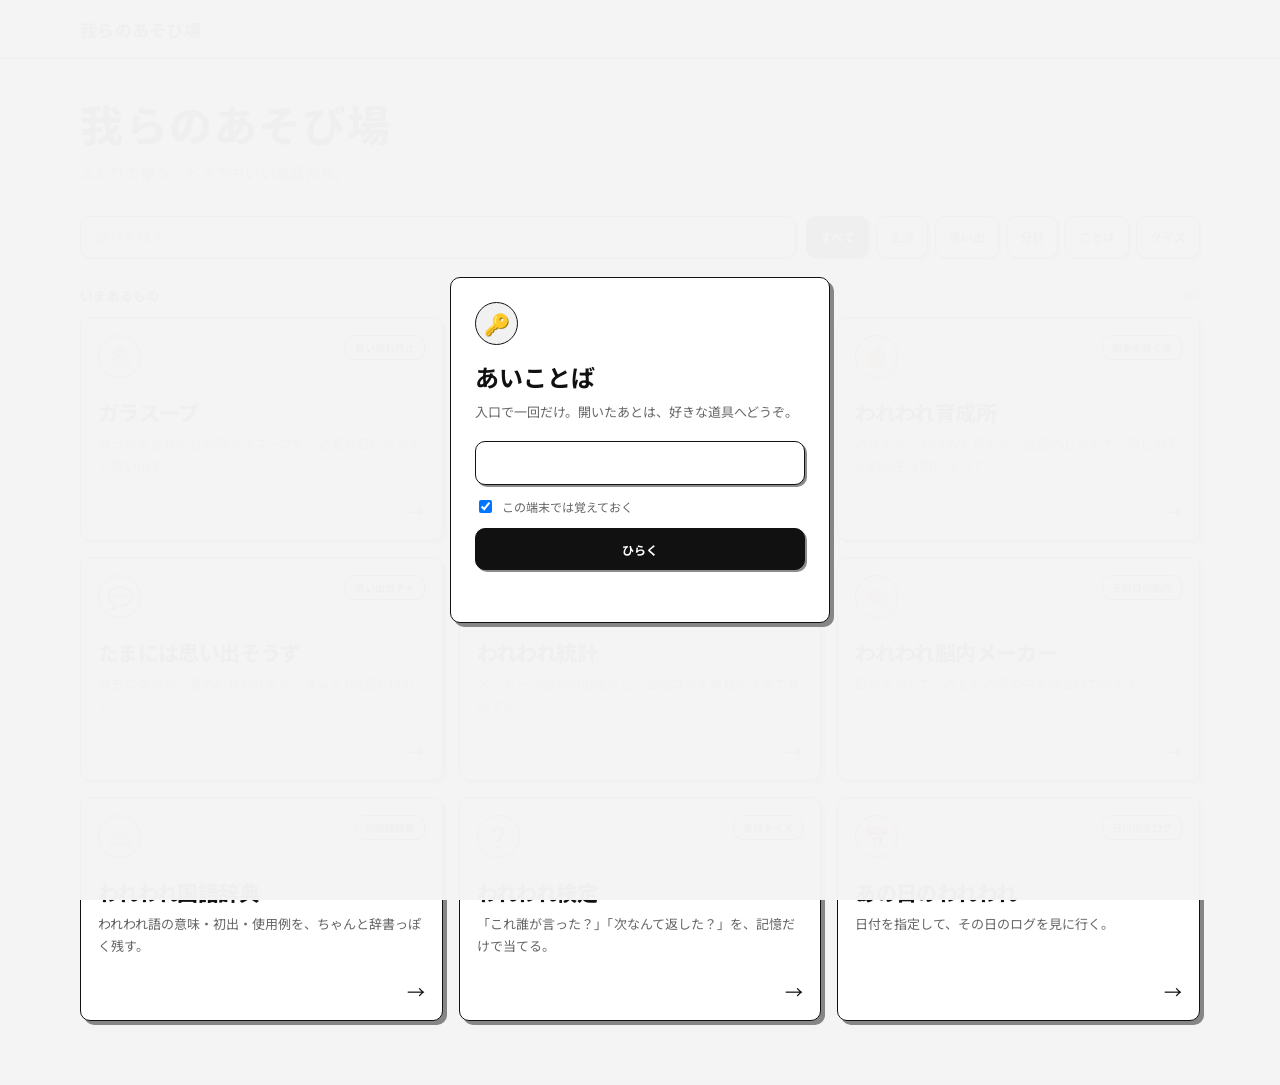
==== commit b7581cd3: "サイト全体の構成をリファクタリング" ====
--- a/brain/index.html
+++ b/brain/index.html
@@ -1,28 +1 @@
-<!DOCTYPE html><html lang="ja" class="notranslate" translate="no"><head><meta charset="UTF-8"><meta name="viewport" content="width=device-width,initial-scale=1"><meta name="google" content="notranslate"><meta name="robots" content="noindex,nofollow,noarchive"><title>われわれ脳内メーカー｜我らのあそび場</title><link rel="stylesheet" href="../assets/site.css"><style>
-.brain-tools{display:grid;grid-template-columns:minmax(0,1fr) auto;gap:8px;margin:4px 0 14px}.date-btn{position:relative;display:flex!important;align-items:center;justify-content:flex-start;overflow:hidden;cursor:pointer}.date-btn span{pointer-events:none}.date-btn input{position:absolute;inset:0;width:100%;height:100%;opacity:0;border:0;pointer-events:none}.brain-pair{display:grid;grid-template-columns:repeat(2,minmax(0,1fr));gap:14px}.brain-side{min-width:0;text-align:center}.brain-who{display:flex;align-items:center;justify-content:center;gap:7px;margin-bottom:8px;font-size:12px;font-weight:800}.brain-who img{width:28px;height:28px;border-radius:50%;object-fit:cover;border:1px solid #111}.head{position:relative;width:100%;aspect-ratio:1/1.05;min-height:250px;border:2px solid #111;border-radius:48% 48% 42% 42% / 38% 38% 55% 55%;background:#fff;overflow:hidden;box-shadow:4px 4px 0 rgba(0,0,0,.36)}.head:after{content:'';position:absolute;right:-2px;bottom:11%;width:17%;height:24%;background:#f5f5f5;border-left:2px solid #111;border-radius:70% 0 0 70%;z-index:1}.brain-word{position:absolute;z-index:2;display:block;max-width:42%;font-weight:900;line-height:1.05;word-break:keep-all;white-space:nowrap;transform:translate(-50%,-50%);padding:2px 4px;border-radius:5px}.brain-word:nth-child(1){left:50%;top:23%}.brain-word:nth-child(2){left:27%;top:39%}.brain-word:nth-child(3){left:69%;top:41%}.brain-word:nth-child(4){left:44%;top:55%}.brain-word:nth-child(5){left:22%;top:61%}.brain-word:nth-child(6){left:72%;top:62%}.brain-word:nth-child(7){left:48%;top:72%}.brain-word:nth-child(8){left:25%;top:78%}.brain-word:nth-child(9){left:70%;top:79%}.brain-word:nth-child(10){left:48%;top:87%}.breakdown{display:grid;gap:5px;margin-top:10px;text-align:left}.break-row{display:grid;grid-template-columns:minmax(0,1fr) 44px;gap:7px;align-items:center;font-size:10px}.break-row span:first-child{min-width:0;white-space:nowrap;overflow:hidden;text-overflow:ellipsis}.break-row b{text-align:right}.brain-summary{margin:16px 0 0;padding:11px 12px;border:1px dashed #999;border-radius:9px;background:#fafafa;font-size:11px;line-height:1.65}.brain-share{width:100%;margin-top:10px}.empty-brain{position:absolute;left:50%;top:50%;transform:translate(-50%,-50%);color:#888;font-size:11px;z-index:2}.source-note{margin-top:10px;color:#888;font-size:9px;line-height:1.5;text-align:center}
-@media(max-width:580px){.brain-tools{grid-template-columns:minmax(0,1fr) 82px;gap:7px}.brain-pair{gap:8px}.head{display:flex;flex-wrap:wrap;align-content:center;justify-content:center;gap:4px 5px;min-height:0;aspect-ratio:1/1.18;padding:15% 8% 14%;box-shadow:3px 3px 0 rgba(0,0,0,.36)}.head:after{width:15%;height:22%}.brain-who{font-size:10px;gap:5px}.brain-who img{width:24px;height:24px}.brain-word{position:relative!important;left:auto!important;top:auto!important;transform:none!important;max-width:88%;white-space:normal;line-height:1.1;padding:2px 3px}.breakdown{gap:3px;margin-top:7px}.break-row{grid-template-columns:minmax(0,1fr) 34px;font-size:8px;gap:4px}.brain-summary{margin-top:12px;font-size:10px;padding:9px 10px}.source-note{font-size:8px}}
-</style></head><body><header class="site-header"><div class="site-header__inner"><a class="brand" href="../">我らのあそび場</a><button class="lock-btn" data-lock>鍵をかける</button></div></header><main class="shell app-shell conversation-shell"><div class="backline"><a href="../">← あそび場にもどる</a></div><section class="app-title"><div class="icon">🧠</div><div><h1>われわれ脳内メーカー</h1><p>その日、何で頭がいっぱいだったか。</p></div><span class="source-count" id="sourceCount"></span></section><div class="brain-tools"><label class="press-btn date-btn" id="dateBtn" role="button" tabindex="0"><span id="dateLabel">日付を選ぶ</span><input id="dateInput" type="date" tabindex="-1" aria-label="日付を選ぶ"></label><button class="press-btn" id="randomBtn">ランダム</button></div><section class="brain-pair"><div class="brain-side"><div class="brain-who"><img src="../assets/avatars/mi.jpg" alt=""><span>みの脳内</span></div><div class="head" id="miHead"></div><div class="breakdown" id="miBreak"></div></div><div class="brain-side"><div class="brain-who"><img src="../assets/avatars/mo.jpg" alt=""><span>もの脳内</span></div><div class="head" id="moHead"></div><div class="breakdown" id="moBreak"></div></div></section><div class="brain-summary" id="summary"></div><button class="press-btn brain-share" id="shareBrain">画像にする</button><p class="source-note">占有率は、その日の保存ログに出てきたテーマ語をもとにした遊びの集計です。</p></main><script src="../assets/auth.js"></script><script src="../assets/common.js"></script><script src="../assets/data.js"></script><script>
-(async()=>{
-wireLock('../');
-const rows=await WareraData.memories('../');
-const dateInput=document.getElementById('dateInput'),dateLabel=document.getElementById('dateLabel'),dateBtn=document.getElementById('dateBtn'),randomBtn=document.getElementById('randomBtn'),shareBrain=document.getElementById('shareBrain'),miHead=document.getElementById('miHead'),moHead=document.getElementById('moHead'),miBreak=document.getElementById('miBreak'),moBreak=document.getElementById('moBreak'),summary=document.getElementById('summary');
-let currentDate='',currentMi=[],currentMo=[];
-const themes=[
-['かわいい',/かわい|可愛/g,'#ffd9e4'],['好き',/好き|すき|しゅき|大好き|だいすき/g,'#ffd9e4'],['会いたい',/会いた|あいたい|会いて/g,'#ffd9e4'],['さみしい',/寂し|さみし|さびし/g,'#eadcff'],['うれしい',/嬉|うれし|やった|最高|よかった|よかた/g,'#ffe6ad'],['かなしい',/悲|かなしい|泣|つら|へこ/g,'#dce8ff'],['怒り',/むかつ|ムカつ|腹立|怒|キレ/g,'#ffd8c7'],['笑い',/www|笑|草|わろ|ワロ/g,'#fff0b8'],['眠い',/眠|ねむ|寝たい|おやす|寝る|寝よ/g,'#e6dcff'],['起きた',/おはよ|起きた|起床|目覚/g,'#fff0b8'],['疲れ',/疲|つかれ|しんど|だる|限界/g,'#e5e5e5'],['仕事',/仕事|会社|会議|案件|残業|業務|出勤|退勤|勤務|職場/g,'#dce8ff'],['休み',/休み|休日|有休|休暇|休む/g,'#d8f1e3'],['帰る',/帰る|帰宅|かえる|退勤/g,'#d8f1e3'],['移動',/電車|駅|バス|歩い|移動|タクシー|新幹線/g,'#d8eef2'],['天気',/雨|晴れ|天気|暑い|寒い|湿気|台風/g,'#d8eef2'],['ごはん',/ごはん|ご飯|飯|食べ|たべ|お腹|おなか|腹減/g,'#ffe0b8'],['お菓子',/お菓子|チョコ|アイス|ケーキ|プリン|クッキー/g,'#ffe0cf'],['飲み物',/コーヒー|珈琲|お茶|水|ジュース|カフェラテ/g,'#d8eef2'],['お酒',/酒|ビール|ワイン|酔っ|飲み会/g,'#eadcff'],['ガラスープ',/ガラスープ|鶏ガラ/g,'#ffe0b8'],['風呂',/風呂|おふろ|シャワー|カラダ.?アラウ/g,'#d8eef2'],['通話',/通話|電話|でんわ|声聞|話したい/g,'#dce8ff'],['ゲーム',/ゲーム|パワプロ|育成|サクセス|Switch|PS5|プレステ/g,'#d8f1e3'],['動画',/YouTube|動画|ショート|TikTok|配信/g,'#ffd8c7'],['写真',/写真|画像|スクショ|撮った|撮影/g,'#ffe0cf'],['買い物',/買う|買った|買い物|ほしい|欲しい|届い|注文/g,'#ffe6ad'],['服',/服|コーデ|着る|着た|靴|バッグ/g,'#ffe0cf'],['美容',/髪|美容|ネイル|化粧|メイク|眉/g,'#ffd9e4'],['体調',/痛い|体調|頭痛|腹痛|熱|具合|病院|薬/g,'#e5e5e5'],['お金',/円|給料|給与|お金|高い|安い|値段|予算/g,'#ffe6ad'],['予定',/予定|明日|今日|あとで|何時|集合|予約/g,'#d8f1e3'],['誕生日',/誕生日|プレゼント|お祝い/g,'#ffd9e4'],['猫',/猫|ねこ|ニャ/g,'#ffe0b8'],['われわれ',/われわれ/g,'#e5e5e5'],['しょもしょも',/しょもしょも/g,'#e5e5e5'],['おけけ',/おけけ|おけおけおけけ/g,'#e5e5e5'],['オフトゥン',/オフトゥン/g,'#e6dcff'],['ちっち',/ちっち/g,'#e5e5e5'],['てぇてぇ',/てぇてぇ/g,'#ffd9e4'],['はすはす',/はすはす/g,'#ffd9e4'],['だん！',/だん[！!]/g,'#ffe6ad'],['ぱっちくん',/ぱっちくん/g,'#d8f1e3'],['ありがとう',/ありがと|サンキュ|感謝/g,'#ffd9e4'],['ごめん',/ごめん|すまん|申し訳/g,'#e5e5e5'],['待って',/待って|まって|待つ|待ち/g,'#ffe6ad'],['やだ',/やだ|嫌だ|いやだ/g,'#ffd8c7'],['ほんと',/ほんと|本当|まじ|マジ/g,'#e5e5e5'],['なるほど',/なるほど|たしかに|確かに/g,'#e5e5e5']
-];
-const grouped=new Map();for(const r of rows){if(!grouped.has(r.date))grouped.set(r.date,{み:[],も:[]});for(const l of (r.lines||[])){if(l.who==='み'||l.who==='も')grouped.get(r.date)[l.who].push(String(l.text||''))}}
-const dates=[...grouped.keys()].sort();dateInput.min=dates[0]||'';dateInput.max=dates.at(-1)||'';document.getElementById('sourceCount').textContent=dates.length?`${dates.length}日分から`:'保存ログから';
-function countThemes(lines){const joined=lines.join('\n'),out=[];for(const [label,re,color] of themes){re.lastIndex=0;const hits=joined.match(re);const count=hits?hits.length:0;if(count)out.push({label,count,color})}out.sort((a,b)=>b.count-a.count||a.label.localeCompare(b.label,'ja'));const top=out.slice(0,10),total=top.reduce((s,x)=>s+x.count,0);return top.map(x=>({...x,pct:total?Math.round(x.count/total*100):0}))}
-function sizeFor(item,max,i){const ratio=max?item.count/max:0;return Math.round(10+ratio*10+(i===0?2:0))}
-function paint(head,box,data){head.replaceChildren();box.replaceChildren();if(!data.length){const e=document.createElement('div');e.className='empty-brain';e.textContent='今日は静か';head.append(e);return}const max=data[0].count;data.forEach((x,i)=>{const w=document.createElement('span');w.className='brain-word';w.textContent=x.label;w.style.fontSize=sizeFor(x,max,i)+'px';w.style.background=x.color;w.style.opacity=String(Math.max(.66,1-i*.035));head.append(w);const row=document.createElement('div');row.className='break-row';row.innerHTML=`<span>${esc(x.label)}</span><b>${x.pct}%</b>`;box.append(row)})}
-function setDate(d){if(!grouped.has(d))return;dateInput.value=d;dateLabel.textContent=d.replaceAll('-','/');const data=grouped.get(d),mi=countThemes(data.み),mo=countThemes(data.も);currentDate=d;currentMi=mi;currentMo=mo;paint(miHead,miBreak,mi);paint(moHead,moBreak,mo);const a=mi[0]?.label||'静か',b=mo[0]?.label||'静か';summary.textContent=a===b?`今日のわれわれ脳：ふたりとも「${a}」が強め。`:`今日のわれわれ脳：みは「${a}」、もは「${b}」が強め。`;const u=new URL(location.href);u.searchParams.set('date',d);history.replaceState(null,'',u)}
-function rr(ctx,x,y,w,h,r){const q=Math.min(r,w/2,h/2);ctx.beginPath();ctx.moveTo(x+q,y);ctx.arcTo(x+w,y,x+w,y+h,q);ctx.arcTo(x+w,y+h,x,y+h,q);ctx.arcTo(x,y+h,x,y,q);ctx.arcTo(x,y,x+w,y,q);ctx.closePath()}
-function drawBrainPanel(ctx,x,title,data){const panelY=155,panelW=505,panelH=860;ctx.fillStyle='#fff';rr(ctx,x,panelY,panelW,panelH,26);ctx.fill();ctx.strokeStyle='#111';ctx.lineWidth=2;rr(ctx,x,panelY,panelW,panelH,26);ctx.stroke();ctx.fillStyle='#111';ctx.font='800 34px -apple-system,BlinkMacSystemFont,"Segoe UI",sans-serif';ctx.textAlign='center';ctx.fillText(title,x+panelW/2,panelY+58);const hx=x+42,hy=panelY+92,hw=421,hh=455;ctx.fillStyle='#fff';rr(ctx,hx,hy,hw,hh,155);ctx.fill();ctx.strokeStyle='#111';ctx.lineWidth=3;rr(ctx,hx,hy,hw,hh,155);ctx.stroke();if(!data.length){ctx.fillStyle='#888';ctx.font='700 28px sans-serif';ctx.fillText('今日は静か',x+panelW/2,hy+hh/2);return}const cells=[[0,0],[1,0],[0,1],[1,1],[0,2],[1,2],[0,3],[1,3]],cw=178,ch=86,sx=hx+26,sy=hy+64;data.slice(0,8).forEach((v,i)=>{const [cx,cy]=cells[i],px=sx+cx*190,py=sy+cy*94;ctx.fillStyle=v.color||'#eee';rr(ctx,px,py,cw,ch,18);ctx.fill();ctx.strokeStyle='rgba(17,17,17,.25)';ctx.lineWidth=1;rr(ctx,px,py,cw,ch,18);ctx.stroke();ctx.fillStyle='#111';ctx.font=`800 ${i===0?30:26}px -apple-system,BlinkMacSystemFont,"Segoe UI",sans-serif`;ctx.textAlign='center';ctx.fillText(v.label,px+cw/2,py+52)});ctx.textAlign='left';ctx.font='700 22px -apple-system,BlinkMacSystemFont,"Segoe UI",sans-serif';data.slice(0,6).forEach((v,i)=>{const y=panelY+600+i*40;ctx.fillStyle=v.color||'#eee';ctx.fillRect(x+45,y-18,16,16);ctx.fillStyle='#222';ctx.fillText(v.label,x+74,y);ctx.textAlign='right';ctx.font='800 22px -apple-system,BlinkMacSystemFont,"Segoe UI",sans-serif';ctx.fillText(`${v.pct}%`,x+panelW-45,y);ctx.textAlign='left';ctx.font='700 22px -apple-system,BlinkMacSystemFont,"Segoe UI",sans-serif'})}
-async function brainBlob(){if(!currentDate)throw new Error('日付がありません');const W=1120,H=1080,canvas=document.createElement('canvas');canvas.width=W;canvas.height=H;const ctx=canvas.getContext('2d');ctx.fillStyle='#f4f4f4';ctx.fillRect(0,0,W,H);ctx.fillStyle='#111';ctx.textAlign='center';ctx.font='900 46px -apple-system,BlinkMacSystemFont,"Segoe UI",sans-serif';ctx.fillText('われわれ脳内メーカー',W/2,66);ctx.font='700 28px -apple-system,BlinkMacSystemFont,"Segoe UI",sans-serif';ctx.fillStyle='#555';ctx.fillText(fmtDate(currentDate),W/2,112);drawBrainPanel(ctx,40,'みの脳内',currentMi);drawBrainPanel(ctx,575,'もの脳内',currentMo);return await new Promise((resolve,reject)=>canvas.toBlob(b=>b?resolve(b):reject(new Error('PNG作成に失敗')),'image/png'))}
-function notify(msg){document.querySelector('.brain-share-toast')?.remove();const t=document.createElement('div');t.className='brain-share-toast';t.textContent=msg;Object.assign(t.style,{position:'fixed',left:'50%',bottom:'28px',transform:'translateX(-50%)',zIndex:100,background:'#111',color:'#fff',padding:'10px 14px',borderRadius:'999px',fontSize:'12px',fontWeight:'700'});document.body.append(t);setTimeout(()=>t.remove(),1800)}
-async function shareBrainImage(){const blob=await brainBlob(),name=`warera-brain-${currentDate}.png`,file=new File([blob],name,{type:'image/png'});if(navigator.share&&navigator.canShare?.({files:[file]})){try{await navigator.share({files:[file]});return}catch(e){if(e?.name==='AbortError')return}}if(navigator.clipboard&&window.ClipboardItem){try{await navigator.clipboard.write([new ClipboardItem({'image/png':blob})]);notify('画像をコピーしたよ');return}catch(e){}}const a=document.createElement('a');a.href=URL.createObjectURL(blob);a.download=name;document.body.append(a);a.click();const u=a.href;a.remove();setTimeout(()=>URL.revokeObjectURL(u),1000);notify('画像を保存したよ')}
-function openPicker(){if(typeof dateInput.showPicker==='function'){try{dateInput.showPicker();return}catch(e){}}dateInput.focus();dateInput.click()}
-dateBtn.addEventListener('click',e=>{e.preventDefault();openPicker()});dateBtn.addEventListener('keydown',e=>{if(e.key==='Enter'||e.key===' '){e.preventDefault();openPicker()}});dateInput.addEventListener('change',()=>setDate(dateInput.value));randomBtn.onclick=()=>setDate(dates[Math.floor(Math.random()*dates.length)]);shareBrain.onclick=async()=>{shareBrain.disabled=true;try{await shareBrainImage()}finally{shareBrain.disabled=false}};
-const pd=new URLSearchParams(location.search).get('date');setDate(pd&&grouped.has(pd)?pd:dates[Math.floor(Math.random()*dates.length)]);
-})();
-</script></body></html>+<!DOCTYPE html><html lang="ja" class="notranslate" translate="no"><head><meta charset="UTF-8"><meta name="viewport" content="width=device-width,initial-scale=1"><meta name="google" content="notranslate"><meta name="robots" content="noindex,nofollow,noarchive"><title>われわれ脳内メーカー｜我らのあそび場</title><link rel="stylesheet" href="../assets/site.css"><link rel="stylesheet" href="./app.css"></head><body><header class="site-header"><div class="site-header__inner"><a class="brand" href="../">我らのあそび場</a><button class="lock-btn" data-lock>鍵をかける</button></div></header><main class="shell app-shell conversation-shell"><div class="backline"><a href="../">← あそび場にもどる</a></div><section class="app-title"><div class="icon">🧠</div><div><h1>われわれ脳内メーカー</h1><p>その日、何で頭がいっぱいだったか。</p></div><span class="source-count" id="sourceCount"></span></section><div class="brain-tools"><label class="press-btn date-btn" id="dateBtn" role="button" tabindex="0"><span id="dateLabel">日付を選ぶ</span><input id="dateInput" type="date" tabindex="-1" aria-label="日付を選ぶ"></label><button class="press-btn" id="randomBtn">ランダム</button></div><section class="brain-pair"><div class="brain-side"><div class="brain-who"><img src="../assets/avatars/mi.jpg" alt=""><span>みの脳内</span></div><div class="head" id="miHead"></div><div class="breakdown" id="miBreak"></div></div><div class="brain-side"><div class="brain-who"><img src="../assets/avatars/mo.jpg" alt=""><span>もの脳内</span></div><div class="head" id="moHead"></div><div class="breakdown" id="moBreak"></div></div></section><div class="brain-summary" id="summary"></div><button class="press-btn brain-share" id="shareBrain">画像にする</button><p class="source-note">占有率は、その日の保存ログに出てきたテーマ語をもとにした遊びの集計です。</p></main><script src="../assets/auth.js"></script><script src="../assets/common.js"></script><script src="../assets/data.js"></script><script src="./app.js"></script></body></html>
--- a/assets/site.css
+++ b/assets/site.css
@@ -116,8 +116,15 @@
   .shell{padding:30px 0 44px}
   .hero{margin-bottom:24px}
   .hero h1{font-size:30px}
-  .grid,.stat-grid{grid-template-columns:1fr}
-  .tool{min-height:176px}
+  .grid{grid-template-columns:repeat(2,minmax(0,1fr));gap:10px}
+  .stat-grid{grid-template-columns:1fr}
+  .tool{min-height:176px;padding:12px}
+  .tool-top{gap:8px;margin-bottom:14px}
+  .tool .icon{width:36px;height:36px;flex-basis:36px;font-size:18px}
+  .tool .tag{max-width:72%;padding:4px 6px;font-size:8px}
+  .tool h3{margin-bottom:6px;font-size:16px}
+  .tool p{font-size:10.5px;line-height:1.6}
+  .tool-foot{padding-top:12px;font-size:15px}
   .filters{display:grid;grid-template-columns:repeat(3,minmax(0,1fr));gap:7px;width:calc(100% - 2px)}
   .filter{width:100%;min-width:0;height:38px;padding:0 7px;font-size:10.5px}
   .bar-row{grid-template-columns:42px 1fr 58px}
@@ -128,3 +135,4 @@
   .bubble{max-width:84%}
   .quiz-tabs{grid-template-columns:1fr}
 }
+.conversation-shell:has(.grow-shell)>.app-title,.grow-shell{display:none!important}
--- a/brain/app.css
+++ b/brain/app.css
@@ -0,0 +1,2 @@
+.brain-tools{display:grid;grid-template-columns:minmax(0,1fr) auto;gap:8px;margin:4px 0 14px}.date-btn{position:relative;display:flex!important;align-items:center;justify-content:flex-start;overflow:hidden;cursor:pointer}.date-btn span{pointer-events:none}.date-btn input{position:absolute;inset:0;width:100%;height:100%;opacity:0;border:0;pointer-events:none}.brain-pair{display:grid;grid-template-columns:repeat(2,minmax(0,1fr));gap:14px}.brain-side{min-width:0;text-align:center}.brain-who{display:flex;align-items:center;justify-content:center;gap:7px;margin-bottom:8px;font-size:12px;font-weight:800}.brain-who img{width:28px;height:28px;border-radius:50%;object-fit:cover;border:1px solid #111}.head{position:relative;width:100%;aspect-ratio:1/1.05;min-height:250px;border:2px solid #111;border-radius:48% 48% 42% 42% / 38% 38% 55% 55%;background:#fff;overflow:hidden;box-shadow:4px 4px 0 rgba(0,0,0,.36)}.head:after{content:'';position:absolute;right:-2px;bottom:11%;width:17%;height:24%;background:#f5f5f5;border-left:2px solid #111;border-radius:70% 0 0 70%;z-index:1}.brain-word{position:absolute;z-index:2;display:block;max-width:42%;font-weight:900;line-height:1.05;word-break:keep-all;white-space:nowrap;transform:translate(-50%,-50%);padding:2px 4px;border-radius:5px}.brain-word:nth-child(1){left:50%;top:23%}.brain-word:nth-child(2){left:27%;top:39%}.brain-word:nth-child(3){left:69%;top:41%}.brain-word:nth-child(4){left:44%;top:55%}.brain-word:nth-child(5){left:22%;top:61%}.brain-word:nth-child(6){left:72%;top:62%}.brain-word:nth-child(7){left:48%;top:72%}.brain-word:nth-child(8){left:25%;top:78%}.brain-word:nth-child(9){left:70%;top:79%}.brain-word:nth-child(10){left:48%;top:87%}.breakdown{display:grid;gap:5px;margin-top:10px;text-align:left}.break-row{display:grid;grid-template-columns:minmax(0,1fr) 44px;gap:7px;align-items:center;font-size:10px}.break-row span:first-child{min-width:0;white-space:nowrap;overflow:hidden;text-overflow:ellipsis}.break-row b{text-align:right}.brain-summary{margin:16px 0 0;padding:11px 12px;border:1px dashed #999;border-radius:9px;background:#fafafa;font-size:11px;line-height:1.65}.brain-share{width:100%;margin-top:10px}.empty-brain{position:absolute;left:50%;top:50%;transform:translate(-50%,-50%);color:#888;font-size:11px;z-index:2}.source-note{margin-top:10px;color:#888;font-size:9px;line-height:1.5;text-align:center}
+@media(max-width:580px){.brain-tools{grid-template-columns:minmax(0,1fr) 82px;gap:7px}.brain-pair{gap:8px}.head{display:flex;flex-wrap:wrap;align-content:center;justify-content:center;gap:4px 5px;min-height:0;aspect-ratio:1/1.18;padding:15% 8% 14%;box-shadow:3px 3px 0 rgba(0,0,0,.36)}.head:after{width:15%;height:22%}.brain-who{font-size:10px;gap:5px}.brain-who img{width:24px;height:24px}.brain-word{position:relative!important;left:auto!important;top:auto!important;transform:none!important;max-width:88%;white-space:normal;line-height:1.1;padding:2px 3px}.breakdown{gap:3px;margin-top:7px}.break-row{grid-template-columns:minmax(0,1fr) 34px;font-size:8px;gap:4px}.brain-summary{margin-top:12px;font-size:10px;padding:9px 10px}.source-note{font-size:8px}}
